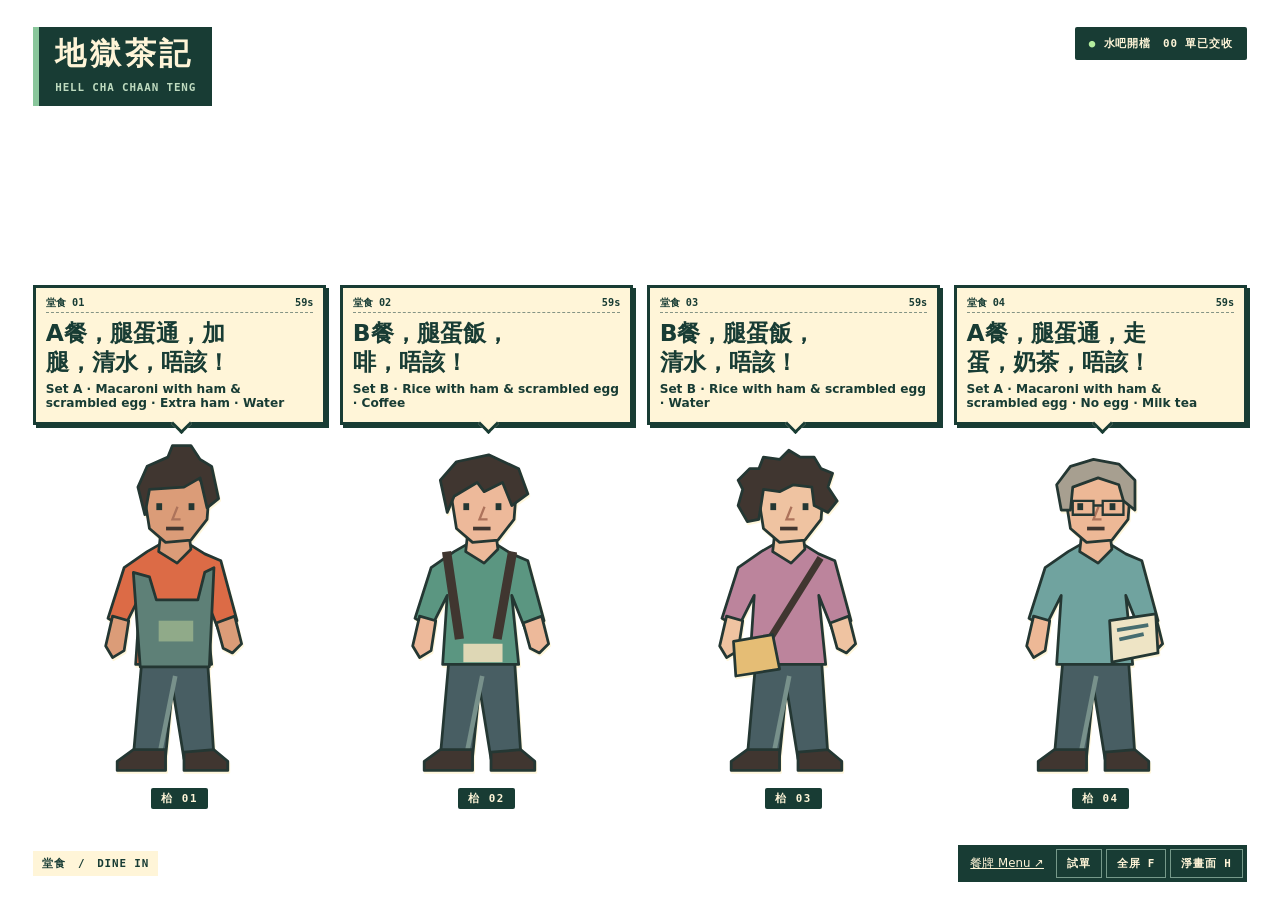
==== index.html @ 9841188f "Update four-table projection, bilingual orders and downloadable kitchen textures" ====
<!doctype html>
<html lang="zh-HK">
<meta charset="utf-8"><meta name="viewport" content="width=device-width, initial-scale=1">
<title>地獄茶記 · Hell Cha Chaan Teng</title>
<style>
:root{--ink:#183c34;--cream:#fff5d8;--jade:#89c69b;--red:#bb4735;font-family:"Microsoft JhengHei","PingFang HK",system-ui,sans-serif;color:var(--ink);background:transparent}
*{box-sizing:border-box}body{margin:0;background:transparent}main{height:100svh;min-height:300px;display:flex;flex-direction:column;padding:3vh 2.6vw 2vh}header,footer{display:flex;align-items:center;justify-content:space-between;gap:1vw}header{align-items:flex-start}.brand,.status,.tools,.lane-no{background:var(--ink);color:var(--cream)}.brand{padding:.7em 1em;border-left:6px solid var(--jade)}h1{font-size:clamp(17px,2.4vw,48px);line-height:1;margin:0 0 .22em;letter-spacing:.12em}.latin,small,.status,button,.lane-no{font:600 clamp(9px,.85vw,17px)/1.4 ui-monospace,monospace;letter-spacing:.08em}.latin{color:#bedabf}.status{padding:9px 14px;border-radius:2px}.dot{color:#b4ed9e}
.stage{flex:1;display:grid;grid-template-columns:repeat(4,minmax(0,1fr));gap:1.1vw;align-items:end;padding:3vh 0 4vh;min-height:0}.lane{text-align:center;min-width:0;position:relative}.actor{display:flex;flex-direction:column;align-items:center;transform-origin:center bottom;animation:enter .48s ease-out}.bubble{background:var(--cream);border:3px solid var(--ink);color:var(--ink);text-align:left;position:relative;width:100%;padding:.65vw .75vw .85vw;box-shadow:3px 3px 0 var(--ink);margin-bottom:1.8vh}.bubble:after{content:"";position:absolute;left:48%;bottom:-9px;width:12px;height:12px;background:inherit;border-right:3px solid var(--ink);border-bottom:3px solid var(--ink);transform:rotate(45deg)}.ticket{display:flex;justify-content:space-between;border-bottom:1px dashed #859485;margin-bottom:.5em;padding-bottom:.3em;font:700 clamp(8px,.8vw,16px)/1.2 monospace}.words{font-size:clamp(13px,1.83vw,38px);font-weight:850;line-height:1.24;min-height:2.55em;display:flex;align-items:center;text-wrap:balance}.portrait{width:100%;height:min(43vh,27vw);overflow:visible;filter:drop-shadow(1px 2px 0 #fff7dc)}.lane-no{display:inline-block;padding:3px 10px;letter-spacing:.14em;border-radius:2px}.tools{display:flex;align-items:center;padding:4px;gap:4px}button{cursor:pointer;color:var(--cream);background:var(--ink);border:1px solid #76998a;padding:6px 10px}button:hover,button:focus-visible{background:#39705d}footer>small{background:var(--cream);padding:5px 9px}.satisfied .bubble{background:#c5edb1}.angry .bubble{background:#ffbc9e}.leaving{animation:exit .8s ease-in forwards}.angry .portrait{animation:shake .16s alternate 5}.satisfied .portrait{animation:bounce .35s alternate 2}.clean header,.clean footer{visibility:hidden}.panel{position:fixed;z-index:2;bottom:8vh;right:3vw;padding:1em;background:var(--cream);border:3px solid var(--ink);box-shadow:4px 4px 0 var(--ink)}.panel>*{margin:4px}select{font-size:16px}.panel p{font-size:14px}.empty{visibility:hidden}
@keyframes enter{from{opacity:0;transform:translateY(14%)}}@keyframes exit{to{opacity:0;transform:translateX(45%)}}@keyframes shake{to{transform:rotate(4deg)}}@keyframes bounce{to{transform:translateY(-8px)}}@media(prefers-reduced-motion:reduce){*{animation-duration:.01ms!important}}
.menu-link{color:var(--cream);font-size:clamp(11px,.92vw,18px);padding:4px 8px}.translation{font:600 clamp(10px,.95vw,20px)/1.2 system-ui;margin-top:.35em}.translation:empty{display:none}
</style>
<main><header><div class="brand"><h1>地獄茶記</h1><span class="latin">HELL CHA CHAAN TENG</span></div><div class="status"><b class="dot">●</b> 水吧開檔　<span id="count">00</span> 單已交收</div></header>
<section class="stage" aria-label="四個顧客站位"></section>
<footer><small>堂食　/　DINE IN</small><div class="tools"><a class="menu-link" href="menu.html" target="_blank" rel="noopener">餐牌 Menu ↗</a><button id="test">試單</button><button id="screen">全屏 F</button><button id="hide">淨畫面 H</button></div></footer></main>
<aside class="panel" hidden><strong>裝置試單</strong><select id="target" aria-label="選擇站位"></select><button id="yes">符合 ✓</button><button id="no">不符 ×</button><button id="close">關閉</button><p>H 切換投影工具　·　F 全屏</p><output id="message"></output></aside>
<script src="menu-data.js"></script>
<script>
'use strict';
const menu = TeaMenu.orders;
// Original cut-paper portraits: polygon silhouettes, two-tone inks and personal accessories.
const cast=[
 ['阿姐','market','#dc6b46','#813c39','#db9c78','bun'],
 ['後生仔','student','#5b9681','#325d62','#edb99a','fringe'],
 ['陳伯','reader','#b5a576','#746b53','#ce946f','grey'],
 ['寫字樓職員','office','#c5d6ca','#628686','#e3ad89','bob'],
 ['送貨師傅','courier','#5c8eb0','#365776','#c88962','cap'],
 ['街坊','shopper','#bc849c','#78556a','#efc3a1','curls'],
 ['女學生','student','#d6a95d','#9a784b','#dfa67c','bob'],
 ['街坊叔叔','reader','#70a39f','#476d70','#edb896','grey']];
function portrait(person,mood=''){
 const [label,role,shirt,shade,skin,hair]=person, ink='#243733',dark='#403630';
 const poly=(points,fill,stroke=ink)=>'<polygon points="'+points+'" fill="'+fill+'" stroke="'+stroke+'" stroke-width="1.2" stroke-linejoin="round"/>';
 const line=(d,c=ink,w=1.6)=>'<path d="'+d+'" fill="none" stroke="'+c+'" stroke-width="'+w+'" stroke-linecap="square"/>';
 const box=(x,y,w,h,c)=>'<rect x="'+x+'" y="'+y+'" width="'+w+'" height="'+h+'" fill="'+c+'"/>';
 const haircuts={bun:'30,32 27,20 31,11 40,7 42,2 50,2 54,8 59,11 62,25 57,29 54,16 47,20 32,21',fringe:'28,31 25,17 32,9 46,6 59,12 63,23 56,28 52,18 44,22 41,18 31,24',grey:'28,30 26,19 32,11 42,8 53,10 60,17 60,30 55,26 53,19 44,16 33,20 32,30',bob:'25,46 24,19 30,10 43,6 55,10 61,20 63,46 55,43 53,22 45,17 36,22 31,27 34,44',cap:'24,22 27,12 34,7 49,7 58,15 69,18 68,22 54,22 53,18 32,23 30,32',curls:'25,35 21,28 23,21 21,17 26,12 30,12 32,7 39,8 43,4 48,7 54,7 57,12 62,14 60,20 64,26 60,31 54,28 53,20 45,19 39,22 32,21 30,34'};
 const acc={office:poly('36,50 43,54 40,61 38,58',shade)+poly('43,54 48,50 47,60',shade)+line('M42 60v34',shade),reader:line('M33 26h9v6h-9z M46 26h9v6h-9z M42 28h4',ink,1)+poly('49,78 69,75 70,92 50,96','#eee4c5')+line('M53 82l12 -2 M54 86l9 -2',shade),student:line('M28 50l5 34 M56 50l-6 34',dark,4)+box(35,88,17,8,'#ded7b5'),market:poly('25,57 32,59 35,69 53,69 56,57 60,55 58,98 28,98','#5e8077')+box(36,78,15,9,'#90aa89'),courier:box(24,63,36,4,'#deb957')+box(45,72,11,7,shade),shopper:line('M56 52l-25 40',dark,3)+poly('19,87 36,84 39,99 20,102','#e5bd75')};
 return '<svg class="portrait" viewBox="12 0 66 150" role="img" aria-label="'+label+'">'+
 poly('29,92 57,92 60,137 47,138 42,107 39,137 25,137',role==='office'?'#3b5256':'#485e63')+line('M43 103l-6 30','#78918b',2)+poly('25,134 39,134 39,143 18,143 18,139',dark)+poly('47,135 60,134 66,139 66,143 47,143',dark)+
 poly('31,48 38,44 48,44 56,49 63,52 70,78 62,82 56,67 59,97 26,97 28,67 21,81 14,77 21,55',shirt)+poly('16,76 23,78 21,91 16,94 13,89',skin)+poly('61,79 69,76 72,88 68,92 64,90',skin)+poly('37,39 49,39 50,47 44,53 36,48',skin)+poly('29,19 35,13 50,13 58,21 57,34 50,43 39,44 32,38',skin)+poly(haircuts[hair],hair==='grey'?'#a79f90':hair==='cap'?shade:dark)+box(35,27,2.5,3,ink)+box(49,27,2.5,3,ink)+line('M44 29l-2 5h3','#ad735b',1)+line(mood==='angry'?'M38 39l5 -2 4 2 M34 24l5 2 M48 26l5 -2':mood==='satisfied'?'M38 36q5 8 11 -1':'M40 38h6',dark)+acc[role]+'</svg>';
}
const slots=[],now=()=>Date.now(),pick=a=>a[Math.floor(Math.random()*a.length)];
let serial=0,served=0,voice=null;
const stage=document.querySelector('.stage'), panel=document.querySelector('.panel');
const instance=(globalThis.crypto?.randomUUID?.()||Date.now().toString(36));
function snapshot(s){return {slot:s.i+1,orderId:s.id,text:s.order.text,english:s.order.english,setCode:s.order.setCode,modifier:s.order.modifier,drink:s.order.drink,eggStyle:s.order.eggStyle,ingredients:{...s.order.ingredients},requirements:[...s.order.requirements],customer:s.person[0],dueAt:s.deadline,state:s.state}}
function emit(name,data){window.dispatchEvent(new CustomEvent('cct:'+name,{detail:data}))}
function render(s,reply=''){
 const who=s.node.querySelector('.actor');who.className='actor '+(s.state==='waiting'?'':s.state);
 who.innerHTML='<div class="bubble"><div class="ticket"><span>堂食 '+String(s.i+1).padStart(2,'0')+'</span><span class="clock"></span></div><div class="words"></div><div class="translation" lang="en"></div></div>'+portrait(s.person,s.state);
 who.querySelector('.words').textContent=reply||s.order.text;
 who.querySelector('.translation').textContent=reply?'':s.order.english;
 who.querySelector('.clock').textContent=reply?'✓':Math.ceil((s.deadline-now())/1000)+'s';
 if(s.state==='angry')who.querySelector('.clock').textContent='×';
}
function spawn(s){
 const others=slots.filter(o=>o!==s&&o.state!=='empty');
 s.person=pick(cast.filter(p=>p!==s.person&&!others.some(o=>o.person===p)));
 s.order=pick(menu.filter(o=>o!==s.order&&!others.some(q=>q.order===o)));
 s.id=instance+'-'+(++serial);s.state='waiting';s.deadline=now()+60000;s.node.querySelector('.actor').classList.remove('empty');
 render(s);const data=snapshot(s);emit('order',data);
 if(voice)Promise.resolve().then(()=>voice(data)).catch(e=>console.warn('Voice adapter',e));
}
function resolveOrder(id,matched){
 const s=slots.find(s=>s.id===id);
 if(!s||s.state!=='waiting'||typeof matched!=='boolean')return false;
 s.state=matched?'satisfied':'angry';s.deadline=now()+1900;
 render(s,matched?pick(['啱晒，多謝！','正呀，唔該！']):pick(['落錯單喇！','唔係我要嗰份！']));
 document.querySelector('#count').textContent=String(++served).padStart(2,'0');emit('result',{...snapshot(s),matched});return true;
}
function tick(){for(const s of slots){
 if(now()<s.deadline){if(s.state==='waiting')s.node.querySelector('.clock').textContent=Math.ceil((s.deadline-now())/1000)+'s';continue}
 if(s.state==='waiting')resolveOrder(s.id,true);
 else if(['satisfied','angry'].includes(s.state)){s.state='leaving';s.deadline=now()+800;s.node.querySelector('.actor').classList.add('leaving')}
 else if(s.state==='leaving'){s.state='empty';s.deadline=now()+1500+Math.random()*5500;s.node.querySelector('.actor').className='actor empty'}
 else spawn(s);
}}
window.ChaChaanTeng={orders:()=>slots.filter(s=>s.state==='waiting').map(snapshot),resolveOrder,setVoiceAdapter(fn){if(fn!==null&&typeof fn!=='function')throw TypeError('Expected function or null');voice=fn}};
window.addEventListener('cct:judge',({detail})=>resolveOrder(detail?.orderId,detail?.matched));
for(let i=0;i<4;i++){const node=document.createElement('article');node.className='lane';node.innerHTML='<div class="actor"></div><span class="lane-no">枱 '+String(i+1).padStart(2,'0')+'</span>';stage.append(node);const s={i,node,state:'empty'};slots.push(s);spawn(s);document.getElementById('target').add(new Option('枱 '+(i+1),i))}
setInterval(tick,200);
const $=id=>document.getElementById(id);
function full(){const action=document.fullscreenElement?document.exitFullscreen():document.documentElement.requestFullscreen();action.catch(()=>{$('screen').textContent='請按 F11'})}
function clean(){document.body.classList.toggle('clean');panel.hidden=true}
$('screen').onclick=full;$('hide').onclick=clean;$('test').onclick=()=>{panel.hidden=!panel.hidden};$('close').onclick=()=>panel.hidden=true;
for(const [btn,value] of [['yes',true],['no',false]])$(btn).onclick=()=>{$('message').textContent=resolveOrder(slots[$('target').value].id,value)?'已交收':'這位客人正在離場'};
window.addEventListener('keydown',e=>{if(e.repeat||e.ctrlKey||e.metaKey||e.altKey)return;
 if(e.key.toLowerCase()==='f')full();if(e.key.toLowerCase()==='h')clean();if(e.key==='Escape')panel.hidden=true});
if(new URLSearchParams(location.search).has('projection'))clean();
</script></html>
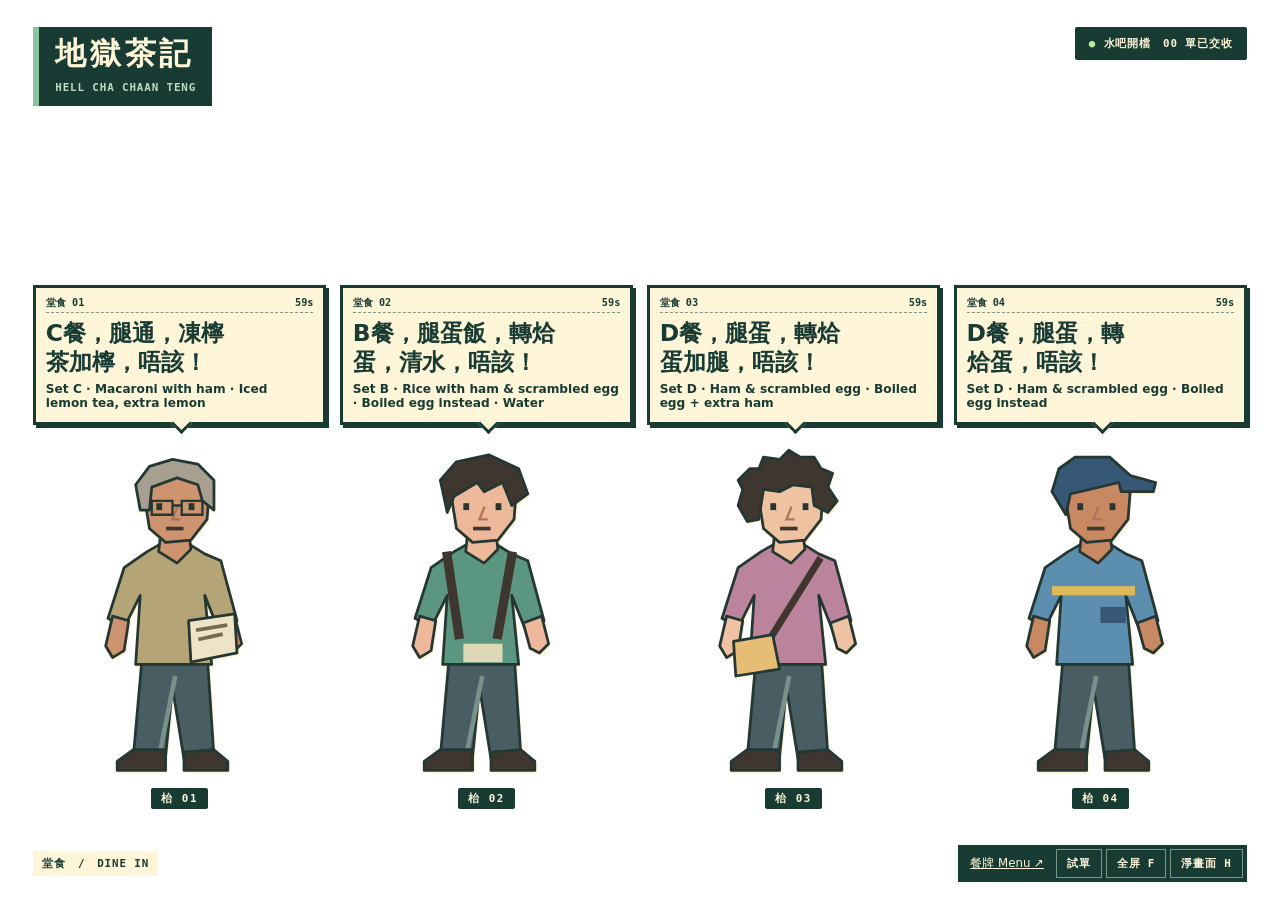
==== commit 0741c316: "Add hot and iced drink preparations, responsive meal art and full combination gallery" ====
--- a/index.html
+++ b/index.html
@@ -42,7 +42,7 @@
 let serial=0,served=0,voice=null;
 const stage=document.querySelector('.stage'), panel=document.querySelector('.panel');
 const instance=(globalThis.crypto?.randomUUID?.()||Date.now().toString(36));
-function snapshot(s){return {slot:s.i+1,orderId:s.id,text:s.order.text,english:s.order.english,setCode:s.order.setCode,modifier:s.order.modifier,drink:s.order.drink,eggStyle:s.order.eggStyle,ingredients:{...s.order.ingredients},requirements:[...s.order.requirements],customer:s.person[0],dueAt:s.deadline,state:s.state}}
+function snapshot(s){return {slot:s.i+1,orderId:s.id,text:s.order.text,english:s.order.english,setCode:s.order.setCode,modifier:s.order.modifier,drink:s.order.drink,temperature:s.order.temperature,drinkPrep:s.order.drinkPrep,combination:s.order.key,eggStyle:s.order.eggStyle,ingredients:{...s.order.ingredients},requirements:[...s.order.requirements],customer:s.person[0],dueAt:s.deadline,state:s.state}}
 function emit(name,data){window.dispatchEvent(new CustomEvent('cct:'+name,{detail:data}))}
 function render(s,reply=''){
  const who=s.node.querySelector('.actor');who.className='actor '+(s.state==='waiting'?'':s.state);
@@ -55,7 +55,9 @@
 function spawn(s){
  const others=slots.filter(o=>o!==s&&o.state!=='empty');
  s.person=pick(cast.filter(p=>p!==s.person&&!others.some(o=>o.person===p)));
- s.order=pick(menu.filter(o=>o!==s.order&&!others.some(q=>q.order===o)));
+ const available=menu.filter(o=>o!==s.order&&!others.some(q=>q.order===o));
+ const set=pick(TeaMenu.sets.filter(set=>available.some(o=>o.setCode===set.code)));
+ s.order=pick(available.filter(o=>o.setCode===set.code));
  s.id=instance+'-'+(++serial);s.state='waiting';s.deadline=now()+60000;s.node.querySelector('.actor').classList.remove('empty');
  render(s);const data=snapshot(s);emit('order',data);
  if(voice)Promise.resolve().then(()=>voice(data)).catch(e=>console.warn('Voice adapter',e));
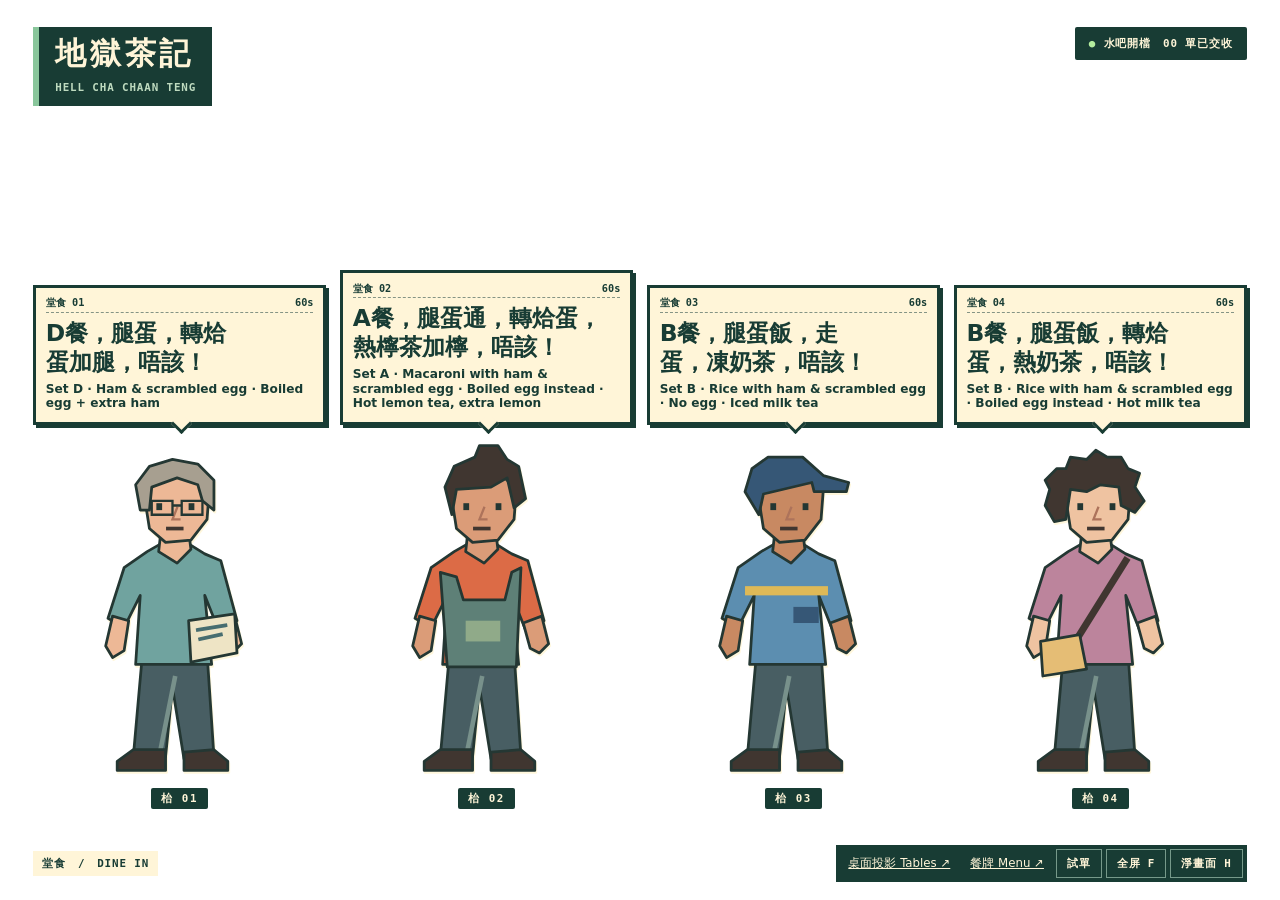
==== commit e35f5ed1: "Synchronize tabletop projection with four customer orders and animate eating and clearing" ====
--- a/index.html
+++ b/index.html
@@ -11,9 +11,10 @@
 </style>
 <main><header><div class="brand"><h1>地獄茶記</h1><span class="latin">HELL CHA CHAAN TENG</span></div><div class="status"><b class="dot">●</b> 水吧開檔　<span id="count">00</span> 單已交收</div></header>
 <section class="stage" aria-label="四個顧客站位"></section>
-<footer><small>堂食　/　DINE IN</small><div class="tools"><a class="menu-link" href="menu.html" target="_blank" rel="noopener">餐牌 Menu ↗</a><button id="test">試單</button><button id="screen">全屏 F</button><button id="hide">淨畫面 H</button></div></footer></main>
+<footer><small>堂食　/　DINE IN</small><div class="tools"><a class="menu-link" href="tables.html" target="_blank" rel="noopener">桌面投影 Tables ↗</a><a class="menu-link" href="menu.html" target="_blank" rel="noopener">餐牌 Menu ↗</a><button id="test">試單</button><button id="screen">全屏 F</button><button id="hide">淨畫面 H</button></div></footer></main>
 <aside class="panel" hidden><strong>裝置試單</strong><select id="target" aria-label="選擇站位"></select><button id="yes">符合 ✓</button><button id="no">不符 ×</button><button id="close">關閉</button><p>H 切換投影工具　·　F 全屏</p><output id="message"></output></aside>
 <script src="menu-data.js"></script>
+<script src="table-sync.js"></script>
 <script>
 'use strict';
 const menu = TeaMenu.orders;
@@ -42,6 +43,17 @@
 let serial=0,served=0,voice=null;
 const stage=document.querySelector('.stage'), panel=document.querySelector('.panel');
 const instance=(globalThis.crypto?.randomUUID?.()||Date.now().toString(36));
+let autoServe=true;
+const hostSince=performance.timeOrigin;
+const tableChannel=TableSync.connect(message=>{
+ if(message?.type==='request'){tick();publishTables()}
+ if(message?.type==='judge' && message.host===instance)resolveOrder(message.orderId,message.matched);
+});
+function publishTables(){
+ tableChannel?.postMessage({type:'tables',host:instance,hostSince,autoServe,tables:slots.map(s=>({
+   slot:s.i+1,orderId:s.id,combination:s.order.key,state:s.state,dueAt:s.deadline,servedAt:s.servedAt
+ }))});
+}
 function snapshot(s){return {slot:s.i+1,orderId:s.id,text:s.order.text,english:s.order.english,setCode:s.order.setCode,modifier:s.order.modifier,drink:s.order.drink,temperature:s.order.temperature,drinkPrep:s.order.drinkPrep,combination:s.order.key,eggStyle:s.order.eggStyle,ingredients:{...s.order.ingredients},requirements:[...s.order.requirements],customer:s.person[0],dueAt:s.deadline,state:s.state}}
 function emit(name,data){window.dispatchEvent(new CustomEvent('cct:'+name,{detail:data}))}
 function render(s,reply=''){
@@ -59,25 +71,31 @@
  const set=pick(TeaMenu.sets.filter(set=>available.some(o=>o.setCode===set.code)));
  s.order=pick(available.filter(o=>o.setCode===set.code));
  s.id=instance+'-'+(++serial);s.state='waiting';s.deadline=now()+60000;s.node.querySelector('.actor').classList.remove('empty');
- render(s);const data=snapshot(s);emit('order',data);
+ s.servedAt=null;
+ render(s);const data=snapshot(s);emit('order',data);publishTables();
  if(voice)Promise.resolve().then(()=>voice(data)).catch(e=>console.warn('Voice adapter',e));
 }
 function resolveOrder(id,matched){
  const s=slots.find(s=>s.id===id);
  if(!s||s.state!=='waiting'||typeof matched!=='boolean')return false;
- s.state=matched?'satisfied':'angry';s.deadline=now()+1900;
+ s.state=matched?'satisfied':'angry';s.servedAt=matched?now():null;
+ s.deadline=matched?s.servedAt+TableSync.duration:now()+1900;
  render(s,matched?pick(['啱晒，多謝！','正呀，唔該！']):pick(['落錯單喇！','唔係我要嗰份！']));
- document.querySelector('#count').textContent=String(++served).padStart(2,'0');emit('result',{...snapshot(s),matched});return true;
+ document.querySelector('#count').textContent=String(++served).padStart(2,'0');emit('result',{...snapshot(s),matched});publishTables();return true;
 }
 function tick(){for(const s of slots){
  if(now()<s.deadline){if(s.state==='waiting')s.node.querySelector('.clock').textContent=Math.ceil((s.deadline-now())/1000)+'s';continue}
- if(s.state==='waiting')resolveOrder(s.id,true);
+ if(s.state==='waiting'){if(autoServe)resolveOrder(s.id,true);else s.node.querySelector('.clock').textContent='待判定'}
  else if(['satisfied','angry'].includes(s.state)){s.state='leaving';s.deadline=now()+800;s.node.querySelector('.actor').classList.add('leaving')}
  else if(s.state==='leaving'){s.state='empty';s.deadline=now()+1500+Math.random()*5500;s.node.querySelector('.actor').className='actor empty'}
  else spawn(s);
 }}
 window.ChaChaanTeng={orders:()=>slots.filter(s=>s.state==='waiting').map(snapshot),resolveOrder,setVoiceAdapter(fn){if(fn!==null&&typeof fn!=='function')throw TypeError('Expected function or null');voice=fn}};
 window.addEventListener('cct:judge',({detail})=>resolveOrder(detail?.orderId,detail?.matched));
+window.ChaChaanTeng.setAutoServe=enabled=>{
+ if(typeof enabled!=='boolean')throw TypeError('Expected boolean');
+ autoServe=enabled;publishTables();
+};
 for(let i=0;i<4;i++){const node=document.createElement('article');node.className='lane';node.innerHTML='<div class="actor"></div><span class="lane-no">枱 '+String(i+1).padStart(2,'0')+'</span>';stage.append(node);const s={i,node,state:'empty'};slots.push(s);spawn(s);document.getElementById('target').add(new Option('枱 '+(i+1),i))}
 setInterval(tick,200);
 const $=id=>document.getElementById(id);
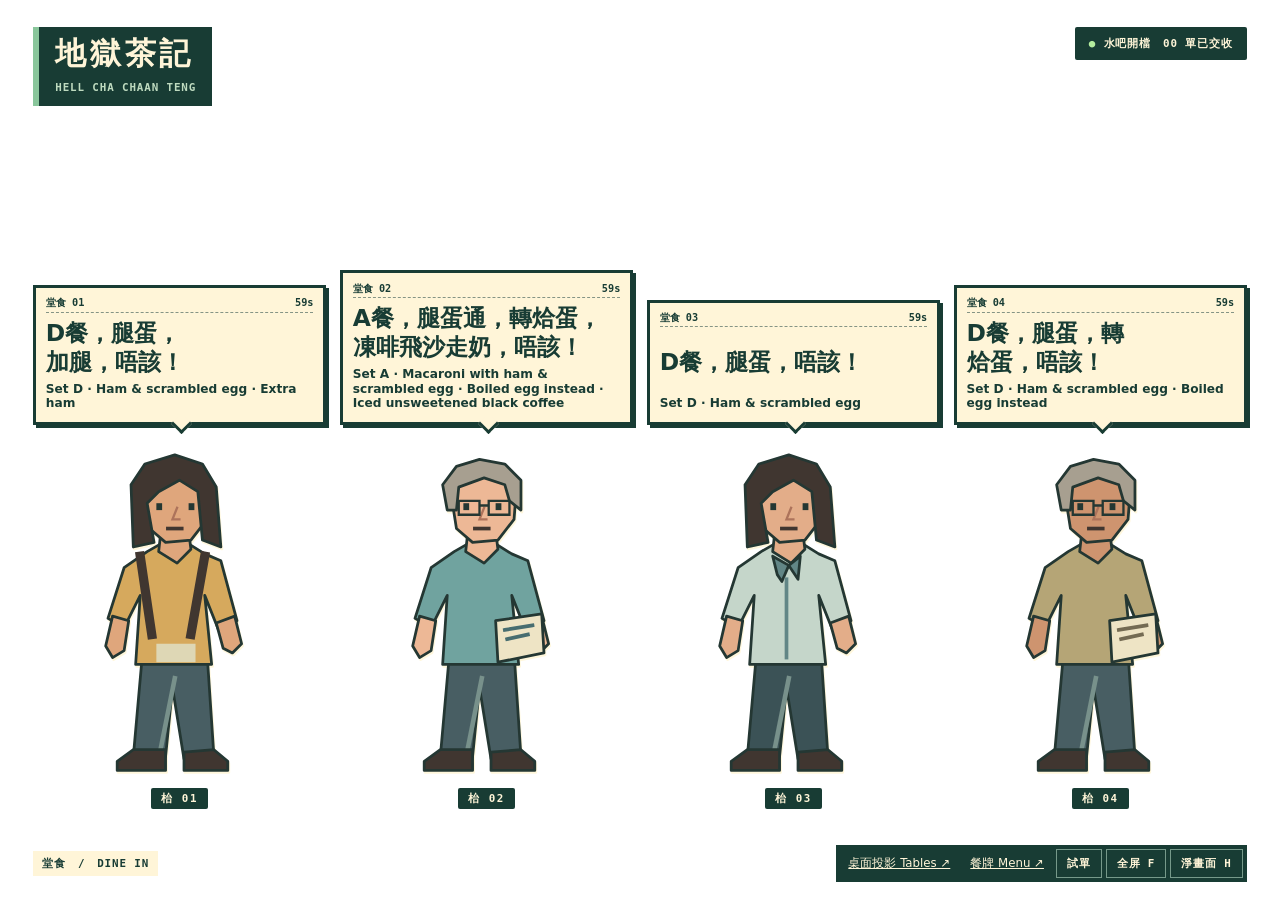
==== commit e1ee3e43: "Project a shared U-shaped kitchen with recipe-aware cooking, serving and vessel sensor inputs" ====
--- a/index.html
+++ b/index.html
@@ -15,6 +15,7 @@
 <aside class="panel" hidden><strong>裝置試單</strong><select id="target" aria-label="選擇站位"></select><button id="yes">符合 ✓</button><button id="no">不符 ×</button><button id="close">關閉</button><p>H 切換投影工具　·　F 全屏</p><output id="message"></output></aside>
 <script src="menu-data.js"></script>
 <script src="table-sync.js"></script>
+<script src="kitchen.js"></script>
 <script>
 'use strict';
 const menu = TeaMenu.orders;
@@ -44,13 +45,16 @@
 const stage=document.querySelector('.stage'), panel=document.querySelector('.panel');
 const instance=(globalThis.crypto?.randomUUID?.()||Date.now().toString(36));
 let autoServe=true;
+const kitchen=createKitchen(now);
 const hostSince=performance.timeOrigin;
 const tableChannel=TableSync.connect(message=>{
  if(message?.type==='request'){tick();publishTables()}
  if(message?.type==='judge' && message.host===instance)resolveOrder(message.orderId,message.matched);
+ if(message?.host===instance && message.type==='vessel')window.ChaChaanKitchen.setVesselPresent(message.stationId,message.present);
+ if(message?.host===instance && message.type==='kitchen-mode')window.ChaChaanKitchen.setMode(message.mode);
 });
 function publishTables(){
- tableChannel?.postMessage({type:'tables',host:instance,hostSince,autoServe,tables:slots.map(s=>({
+ tableChannel?.postMessage({type:'tables',host:instance,hostSince,autoServe,kitchen:kitchen.snapshot(),tables:slots.map(s=>({
    slot:s.i+1,orderId:s.id,combination:s.order.key,state:s.state,dueAt:s.deadline,servedAt:s.servedAt
  }))});
 }
@@ -72,37 +76,57 @@
  s.order=pick(available.filter(o=>o.setCode===set.code));
  s.id=instance+'-'+(++serial);s.state='waiting';s.deadline=now()+60000;s.node.querySelector('.actor').classList.remove('empty');
  s.servedAt=null;
+ s.approved=false;kitchen.add(s.id,s.i+1,s.order);
  render(s);const data=snapshot(s);emit('order',data);publishTables();
  if(voice)Promise.resolve().then(()=>voice(data)).catch(e=>console.warn('Voice adapter',e));
 }
 function resolveOrder(id,matched){
  const s=slots.find(s=>s.id===id);
- if(!s||s.state!=='waiting'||typeof matched!=='boolean')return false;
- s.state=matched?'satisfied':'angry';s.servedAt=matched?now():null;
+ if(!s||s.state!=='waiting'||typeof matched!=='boolean'||(s.approved&&!matched))return false;
+ kitchen.advance();
+ if(matched&&!kitchen.ready(id)){
+   if(s.approved)return false;
+   s.approved=true;return true;
+ }
+ kitchen.remove(id);
+ s.state=matched?'satisfied':'angry';s.servedAt=matched?now()+TableSync.transfer:null;
  s.deadline=matched?s.servedAt+TableSync.duration:now()+1900;
  render(s,matched?pick(['啱晒，多謝！','正呀，唔該！']):pick(['落錯單喇！','唔係我要嗰份！']));
  document.querySelector('#count').textContent=String(++served).padStart(2,'0');emit('result',{...snapshot(s),matched});publishTables();return true;
 }
-function tick(){for(const s of slots){
+function tick(){kitchen.advance();for(const s of slots){
+ if(s.state==='waiting'&&s.approved&&kitchen.ready(s.id)){resolveOrder(s.id,true);continue}
  if(now()<s.deadline){if(s.state==='waiting')s.node.querySelector('.clock').textContent=Math.ceil((s.deadline-now())/1000)+'s';continue}
- if(s.state==='waiting'){if(autoServe)resolveOrder(s.id,true);else s.node.querySelector('.clock').textContent='待判定'}
+ if(s.state==='waiting'){
+   if(autoServe&&kitchen.ready(s.id))resolveOrder(s.id,true);
+   else s.node.querySelector('.clock').textContent=kitchen.ready(s.id)?'待判定':'烹調中';
+ }
  else if(['satisfied','angry'].includes(s.state)){s.state='leaving';s.deadline=now()+800;s.node.querySelector('.actor').classList.add('leaving')}
  else if(s.state==='leaving'){s.state='empty';s.deadline=now()+1500+Math.random()*5500;s.node.querySelector('.actor').className='actor empty'}
  else spawn(s);
 }}
 window.ChaChaanTeng={orders:()=>slots.filter(s=>s.state==='waiting').map(snapshot),resolveOrder,setVoiceAdapter(fn){if(fn!==null&&typeof fn!=='function')throw TypeError('Expected function or null');voice=fn}};
 window.addEventListener('cct:judge',({detail})=>resolveOrder(detail?.orderId,detail?.matched));
+window.ChaChaanKitchen={
+ setMode(value){const ok=kitchen.setMode(value);if(ok)publishTables();return ok},
+ setVesselPresent(stationId,present){const ok=kitchen.setVesselPresent(stationId,present);if(ok)publishTables();return ok},
+ state(){kitchen.advance();return kitchen.snapshot()}
+};
+window.addEventListener('cct:vessel',({detail})=>window.ChaChaanKitchen.setVesselPresent(detail?.stationId,detail?.present));
 window.ChaChaanTeng.setAutoServe=enabled=>{
  if(typeof enabled!=='boolean')throw TypeError('Expected boolean');
  autoServe=enabled;publishTables();
 };
 for(let i=0;i<4;i++){const node=document.createElement('article');node.className='lane';node.innerHTML='<div class="actor"></div><span class="lane-no">枱 '+String(i+1).padStart(2,'0')+'</span>';stage.append(node);const s={i,node,state:'empty'};slots.push(s);spawn(s);document.getElementById('target').add(new Option('枱 '+(i+1),i))}
-setInterval(tick,200);
+setInterval(()=>{tick();publishTables()},250);
 const $=id=>document.getElementById(id);
 function full(){const action=document.fullscreenElement?document.exitFullscreen():document.documentElement.requestFullscreen();action.catch(()=>{$('screen').textContent='請按 F11'})}
 function clean(){document.body.classList.toggle('clean');panel.hidden=true}
 $('screen').onclick=full;$('hide').onclick=clean;$('test').onclick=()=>{panel.hidden=!panel.hidden};$('close').onclick=()=>panel.hidden=true;
-for(const [btn,value] of [['yes',true],['no',false]])$(btn).onclick=()=>{$('message').textContent=resolveOrder(slots[$('target').value].id,value)?'已交收':'這位客人正在離場'};
+for(const [btn,value] of [['yes',true],['no',false]])$(btn).onclick=()=>{
+ const slot=slots[$('target').value],accepted=resolveOrder(slot.id,value);
+ $('message').textContent=slot.approved&&slot.state==='waiting'?'已確認，等候煮好':accepted?'已交收':'此單已處理';
+};
 window.addEventListener('keydown',e=>{if(e.repeat||e.ctrlKey||e.metaKey||e.altKey)return;
  if(e.key.toLowerCase()==='f')full();if(e.key.toLowerCase()==='h')clean();if(e.key==='Escape')panel.hidden=true});
 if(new URLSearchParams(location.search).has('projection'))clean();
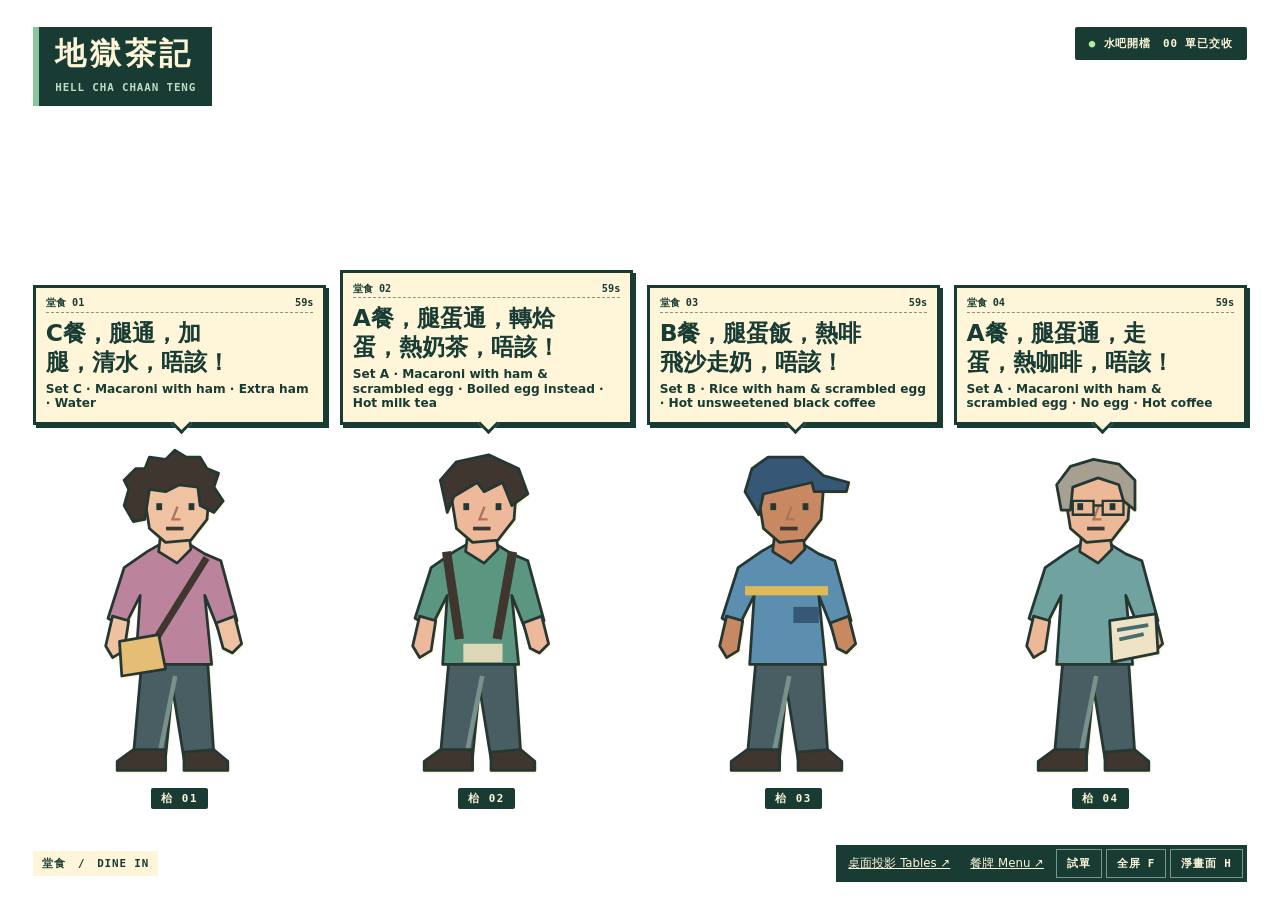
==== commit 3a8a0081: "Offer hot drinks only and split three projector views with LAN synchronization" ====
--- a/index.html
+++ b/index.html
@@ -54,7 +54,7 @@
  if(message?.host===instance && message.type==='kitchen-mode')window.ChaChaanKitchen.setMode(message.mode);
 });
 function publishTables(){
- tableChannel?.postMessage({type:'tables',host:instance,hostSince,autoServe,kitchen:kitchen.snapshot(),tables:slots.map(s=>({
+ tableChannel?.postMessage({type:'tables',host:instance,hostSince,sentAt:now(),autoServe,kitchen:kitchen.snapshot(),tables:slots.map(s=>({
    slot:s.i+1,orderId:s.id,combination:s.order.key,state:s.state,dueAt:s.deadline,servedAt:s.servedAt
  }))});
 }
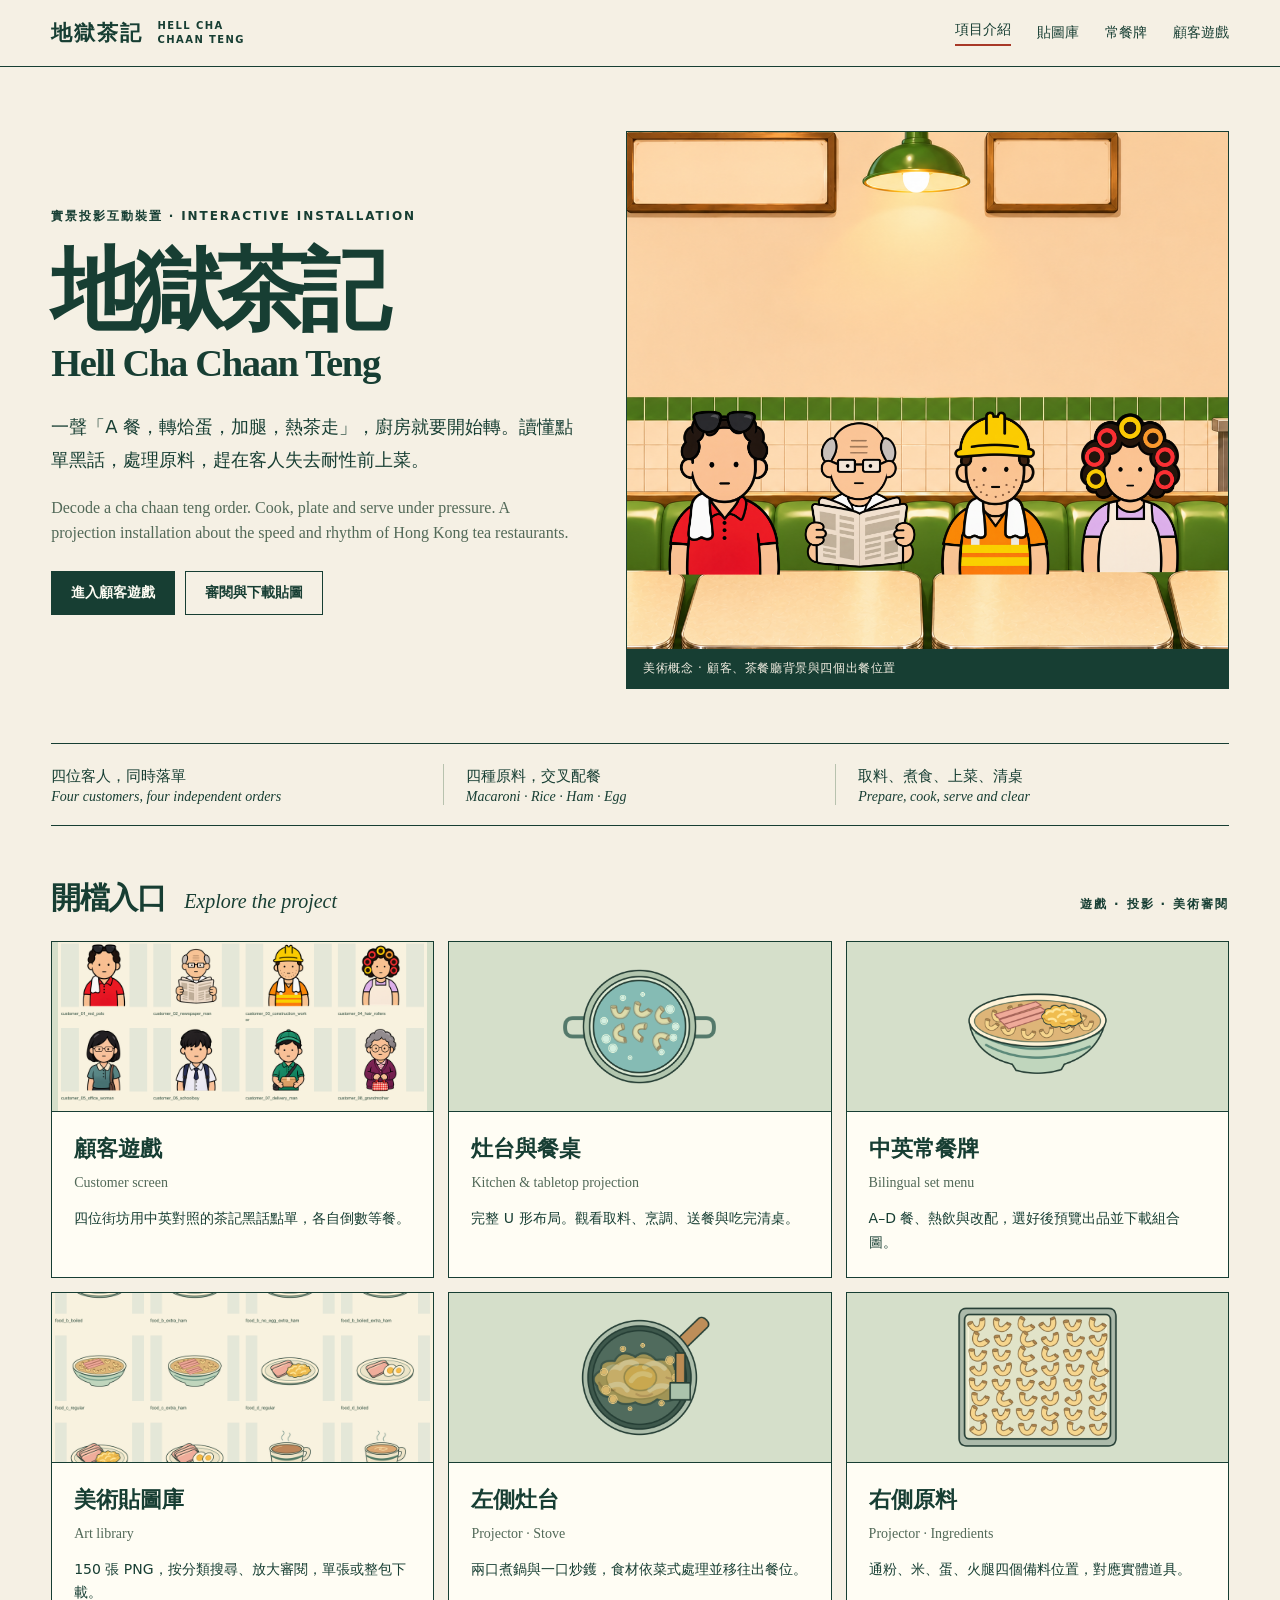
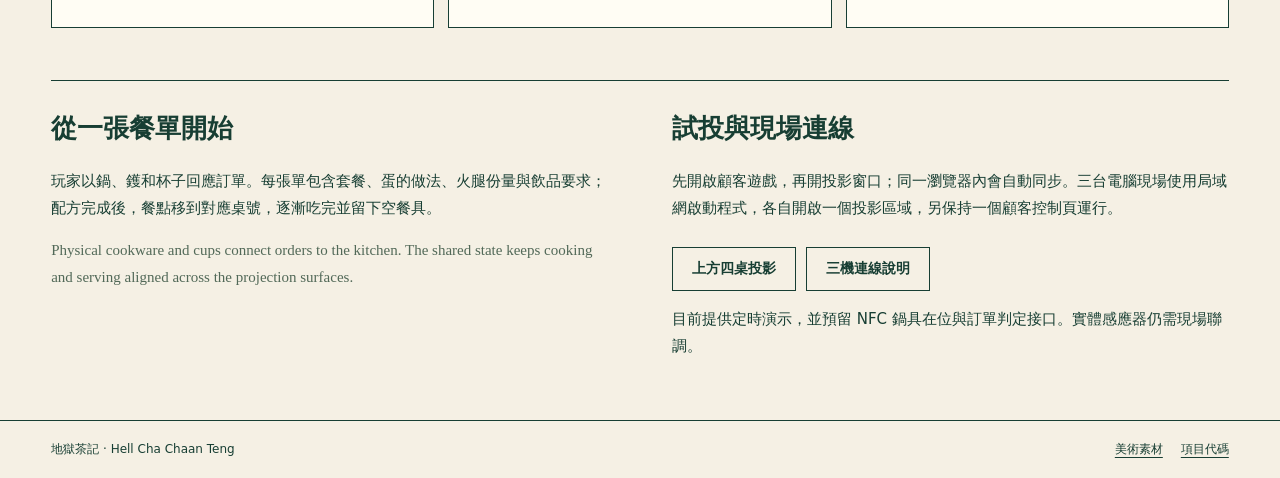
==== commit 3c5b56ea: "Add project homepage and downloadable art review library" ====
--- a/index.html
+++ b/index.html
@@ -1,133 +1,20 @@
-<!doctype html>
-<html lang="zh-HK">
-<meta charset="utf-8"><meta name="viewport" content="width=device-width, initial-scale=1">
-<title>地獄茶記 · Hell Cha Chaan Teng</title>
-<style>
-:root{--ink:#183c34;--cream:#fff5d8;--jade:#89c69b;--red:#bb4735;font-family:"Microsoft JhengHei","PingFang HK",system-ui,sans-serif;color:var(--ink);background:transparent}
-*{box-sizing:border-box}body{margin:0;background:transparent}main{height:100svh;min-height:300px;display:flex;flex-direction:column;padding:3vh 2.6vw 2vh}header,footer{display:flex;align-items:center;justify-content:space-between;gap:1vw}header{align-items:flex-start}.brand,.status,.tools,.lane-no{background:var(--ink);color:var(--cream)}.brand{padding:.7em 1em;border-left:6px solid var(--jade)}h1{font-size:clamp(17px,2.4vw,48px);line-height:1;margin:0 0 .22em;letter-spacing:.12em}.latin,small,.status,button,.lane-no{font:600 clamp(9px,.85vw,17px)/1.4 ui-monospace,monospace;letter-spacing:.08em}.latin{color:#bedabf}.status{padding:9px 14px;border-radius:2px}.dot{color:#b4ed9e}
-.stage{flex:1;display:grid;grid-template-columns:repeat(4,minmax(0,1fr));gap:1.1vw;align-items:end;padding:3vh 0 4vh;min-height:0}.lane{text-align:center;min-width:0;position:relative}.actor{display:flex;flex-direction:column;align-items:center;transform-origin:center bottom;animation:enter .48s ease-out}.bubble{background:var(--cream);border:3px solid var(--ink);color:var(--ink);text-align:left;position:relative;width:100%;padding:.65vw .75vw .85vw;box-shadow:3px 3px 0 var(--ink);margin-bottom:1.8vh}.bubble:after{content:"";position:absolute;left:48%;bottom:-9px;width:12px;height:12px;background:inherit;border-right:3px solid var(--ink);border-bottom:3px solid var(--ink);transform:rotate(45deg)}.ticket{display:flex;justify-content:space-between;border-bottom:1px dashed #859485;margin-bottom:.5em;padding-bottom:.3em;font:700 clamp(8px,.8vw,16px)/1.2 monospace}.words{font-size:clamp(13px,1.83vw,38px);font-weight:850;line-height:1.24;min-height:2.55em;display:flex;align-items:center;text-wrap:balance}.portrait{width:100%;height:min(43vh,27vw);overflow:visible;filter:drop-shadow(1px 2px 0 #fff7dc)}.lane-no{display:inline-block;padding:3px 10px;letter-spacing:.14em;border-radius:2px}.tools{display:flex;align-items:center;padding:4px;gap:4px}button{cursor:pointer;color:var(--cream);background:var(--ink);border:1px solid #76998a;padding:6px 10px}button:hover,button:focus-visible{background:#39705d}footer>small{background:var(--cream);padding:5px 9px}.satisfied .bubble{background:#c5edb1}.angry .bubble{background:#ffbc9e}.leaving{animation:exit .8s ease-in forwards}.angry .portrait{animation:shake .16s alternate 5}.satisfied .portrait{animation:bounce .35s alternate 2}.clean header,.clean footer{visibility:hidden}.panel{position:fixed;z-index:2;bottom:8vh;right:3vw;padding:1em;background:var(--cream);border:3px solid var(--ink);box-shadow:4px 4px 0 var(--ink)}.panel>*{margin:4px}select{font-size:16px}.panel p{font-size:14px}.empty{visibility:hidden}
-@keyframes enter{from{opacity:0;transform:translateY(14%)}}@keyframes exit{to{opacity:0;transform:translateX(45%)}}@keyframes shake{to{transform:rotate(4deg)}}@keyframes bounce{to{transform:translateY(-8px)}}@media(prefers-reduced-motion:reduce){*{animation-duration:.01ms!important}}
-.menu-link{color:var(--cream);font-size:clamp(11px,.92vw,18px);padding:4px 8px}.translation{font:600 clamp(10px,.95vw,20px)/1.2 system-ui;margin-top:.35em}.translation:empty{display:none}
-</style>
-<main><header><div class="brand"><h1>地獄茶記</h1><span class="latin">HELL CHA CHAAN TENG</span></div><div class="status"><b class="dot">●</b> 水吧開檔　<span id="count">00</span> 單已交收</div></header>
-<section class="stage" aria-label="四個顧客站位"></section>
-<footer><small>堂食　/　DINE IN</small><div class="tools"><a class="menu-link" href="tables.html" target="_blank" rel="noopener">桌面投影 Tables ↗</a><a class="menu-link" href="menu.html" target="_blank" rel="noopener">餐牌 Menu ↗</a><button id="test">試單</button><button id="screen">全屏 F</button><button id="hide">淨畫面 H</button></div></footer></main>
-<aside class="panel" hidden><strong>裝置試單</strong><select id="target" aria-label="選擇站位"></select><button id="yes">符合 ✓</button><button id="no">不符 ×</button><button id="close">關閉</button><p>H 切換投影工具　·　F 全屏</p><output id="message"></output></aside>
-<script src="menu-data.js"></script>
-<script src="table-sync.js"></script>
-<script src="kitchen.js"></script>
-<script>
-'use strict';
-const menu = TeaMenu.orders;
-// Original cut-paper portraits: polygon silhouettes, two-tone inks and personal accessories.
-const cast=[
- ['阿姐','market','#dc6b46','#813c39','#db9c78','bun'],
- ['後生仔','student','#5b9681','#325d62','#edb99a','fringe'],
- ['陳伯','reader','#b5a576','#746b53','#ce946f','grey'],
- ['寫字樓職員','office','#c5d6ca','#628686','#e3ad89','bob'],
- ['送貨師傅','courier','#5c8eb0','#365776','#c88962','cap'],
- ['街坊','shopper','#bc849c','#78556a','#efc3a1','curls'],
- ['女學生','student','#d6a95d','#9a784b','#dfa67c','bob'],
- ['街坊叔叔','reader','#70a39f','#476d70','#edb896','grey']];
-function portrait(person,mood=''){
- const [label,role,shirt,shade,skin,hair]=person, ink='#243733',dark='#403630';
- const poly=(points,fill,stroke=ink)=>'<polygon points="'+points+'" fill="'+fill+'" stroke="'+stroke+'" stroke-width="1.2" stroke-linejoin="round"/>';
- const line=(d,c=ink,w=1.6)=>'<path d="'+d+'" fill="none" stroke="'+c+'" stroke-width="'+w+'" stroke-linecap="square"/>';
- const box=(x,y,w,h,c)=>'<rect x="'+x+'" y="'+y+'" width="'+w+'" height="'+h+'" fill="'+c+'"/>';
- const haircuts={bun:'30,32 27,20 31,11 40,7 42,2 50,2 54,8 59,11 62,25 57,29 54,16 47,20 32,21',fringe:'28,31 25,17 32,9 46,6 59,12 63,23 56,28 52,18 44,22 41,18 31,24',grey:'28,30 26,19 32,11 42,8 53,10 60,17 60,30 55,26 53,19 44,16 33,20 32,30',bob:'25,46 24,19 30,10 43,6 55,10 61,20 63,46 55,43 53,22 45,17 36,22 31,27 34,44',cap:'24,22 27,12 34,7 49,7 58,15 69,18 68,22 54,22 53,18 32,23 30,32',curls:'25,35 21,28 23,21 21,17 26,12 30,12 32,7 39,8 43,4 48,7 54,7 57,12 62,14 60,20 64,26 60,31 54,28 53,20 45,19 39,22 32,21 30,34'};
- const acc={office:poly('36,50 43,54 40,61 38,58',shade)+poly('43,54 48,50 47,60',shade)+line('M42 60v34',shade),reader:line('M33 26h9v6h-9z M46 26h9v6h-9z M42 28h4',ink,1)+poly('49,78 69,75 70,92 50,96','#eee4c5')+line('M53 82l12 -2 M54 86l9 -2',shade),student:line('M28 50l5 34 M56 50l-6 34',dark,4)+box(35,88,17,8,'#ded7b5'),market:poly('25,57 32,59 35,69 53,69 56,57 60,55 58,98 28,98','#5e8077')+box(36,78,15,9,'#90aa89'),courier:box(24,63,36,4,'#deb957')+box(45,72,11,7,shade),shopper:line('M56 52l-25 40',dark,3)+poly('19,87 36,84 39,99 20,102','#e5bd75')};
- return '<svg class="portrait" viewBox="12 0 66 150" role="img" aria-label="'+label+'">'+
- poly('29,92 57,92 60,137 47,138 42,107 39,137 25,137',role==='office'?'#3b5256':'#485e63')+line('M43 103l-6 30','#78918b',2)+poly('25,134 39,134 39,143 18,143 18,139',dark)+poly('47,135 60,134 66,139 66,143 47,143',dark)+
- poly('31,48 38,44 48,44 56,49 63,52 70,78 62,82 56,67 59,97 26,97 28,67 21,81 14,77 21,55',shirt)+poly('16,76 23,78 21,91 16,94 13,89',skin)+poly('61,79 69,76 72,88 68,92 64,90',skin)+poly('37,39 49,39 50,47 44,53 36,48',skin)+poly('29,19 35,13 50,13 58,21 57,34 50,43 39,44 32,38',skin)+poly(haircuts[hair],hair==='grey'?'#a79f90':hair==='cap'?shade:dark)+box(35,27,2.5,3,ink)+box(49,27,2.5,3,ink)+line('M44 29l-2 5h3','#ad735b',1)+line(mood==='angry'?'M38 39l5 -2 4 2 M34 24l5 2 M48 26l5 -2':mood==='satisfied'?'M38 36q5 8 11 -1':'M40 38h6',dark)+acc[role]+'</svg>';
-}
-const slots=[],now=()=>Date.now(),pick=a=>a[Math.floor(Math.random()*a.length)];
-let serial=0,served=0,voice=null;
-const stage=document.querySelector('.stage'), panel=document.querySelector('.panel');
-const instance=(globalThis.crypto?.randomUUID?.()||Date.now().toString(36));
-let autoServe=true;
-const kitchen=createKitchen(now);
-const hostSince=performance.timeOrigin;
-const tableChannel=TableSync.connect(message=>{
- if(message?.type==='request'){tick();publishTables()}
- if(message?.type==='judge' && message.host===instance)resolveOrder(message.orderId,message.matched);
- if(message?.host===instance && message.type==='vessel')window.ChaChaanKitchen.setVesselPresent(message.stationId,message.present);
- if(message?.host===instance && message.type==='kitchen-mode')window.ChaChaanKitchen.setMode(message.mode);
-});
-function publishTables(){
- tableChannel?.postMessage({type:'tables',host:instance,hostSince,sentAt:now(),autoServe,kitchen:kitchen.snapshot(),tables:slots.map(s=>({
-   slot:s.i+1,orderId:s.id,combination:s.order.key,state:s.state,dueAt:s.deadline,servedAt:s.servedAt
- }))});
-}
-function snapshot(s){return {slot:s.i+1,orderId:s.id,text:s.order.text,english:s.order.english,setCode:s.order.setCode,modifier:s.order.modifier,drink:s.order.drink,temperature:s.order.temperature,drinkPrep:s.order.drinkPrep,combination:s.order.key,eggStyle:s.order.eggStyle,ingredients:{...s.order.ingredients},requirements:[...s.order.requirements],customer:s.person[0],dueAt:s.deadline,state:s.state}}
-function emit(name,data){window.dispatchEvent(new CustomEvent('cct:'+name,{detail:data}))}
-function render(s,reply=''){
- const who=s.node.querySelector('.actor');who.className='actor '+(s.state==='waiting'?'':s.state);
- who.innerHTML='<div class="bubble"><div class="ticket"><span>堂食 '+String(s.i+1).padStart(2,'0')+'</span><span class="clock"></span></div><div class="words"></div><div class="translation" lang="en"></div></div>'+portrait(s.person,s.state);
- who.querySelector('.words').textContent=reply||s.order.text;
- who.querySelector('.translation').textContent=reply?'':s.order.english;
- who.querySelector('.clock').textContent=reply?'✓':Math.ceil((s.deadline-now())/1000)+'s';
- if(s.state==='angry')who.querySelector('.clock').textContent='×';
-}
-function spawn(s){
- const others=slots.filter(o=>o!==s&&o.state!=='empty');
- s.person=pick(cast.filter(p=>p!==s.person&&!others.some(o=>o.person===p)));
- const available=menu.filter(o=>o!==s.order&&!others.some(q=>q.order===o));
- const set=pick(TeaMenu.sets.filter(set=>available.some(o=>o.setCode===set.code)));
- s.order=pick(available.filter(o=>o.setCode===set.code));
- s.id=instance+'-'+(++serial);s.state='waiting';s.deadline=now()+60000;s.node.querySelector('.actor').classList.remove('empty');
- s.servedAt=null;
- s.approved=false;kitchen.add(s.id,s.i+1,s.order);
- render(s);const data=snapshot(s);emit('order',data);publishTables();
- if(voice)Promise.resolve().then(()=>voice(data)).catch(e=>console.warn('Voice adapter',e));
-}
-function resolveOrder(id,matched){
- const s=slots.find(s=>s.id===id);
- if(!s||s.state!=='waiting'||typeof matched!=='boolean'||(s.approved&&!matched))return false;
- kitchen.advance();
- if(matched&&!kitchen.ready(id)){
-   if(s.approved)return false;
-   s.approved=true;return true;
- }
- kitchen.remove(id);
- s.state=matched?'satisfied':'angry';s.servedAt=matched?now()+TableSync.transfer:null;
- s.deadline=matched?s.servedAt+TableSync.duration:now()+1900;
- render(s,matched?pick(['啱晒，多謝！','正呀，唔該！']):pick(['落錯單喇！','唔係我要嗰份！']));
- document.querySelector('#count').textContent=String(++served).padStart(2,'0');emit('result',{...snapshot(s),matched});publishTables();return true;
-}
-function tick(){kitchen.advance();for(const s of slots){
- if(s.state==='waiting'&&s.approved&&kitchen.ready(s.id)){resolveOrder(s.id,true);continue}
- if(now()<s.deadline){if(s.state==='waiting')s.node.querySelector('.clock').textContent=Math.ceil((s.deadline-now())/1000)+'s';continue}
- if(s.state==='waiting'){
-   if(autoServe&&kitchen.ready(s.id))resolveOrder(s.id,true);
-   else s.node.querySelector('.clock').textContent=kitchen.ready(s.id)?'待判定':'烹調中';
- }
- else if(['satisfied','angry'].includes(s.state)){s.state='leaving';s.deadline=now()+800;s.node.querySelector('.actor').classList.add('leaving')}
- else if(s.state==='leaving'){s.state='empty';s.deadline=now()+1500+Math.random()*5500;s.node.querySelector('.actor').className='actor empty'}
- else spawn(s);
-}}
-window.ChaChaanTeng={orders:()=>slots.filter(s=>s.state==='waiting').map(snapshot),resolveOrder,setVoiceAdapter(fn){if(fn!==null&&typeof fn!=='function')throw TypeError('Expected function or null');voice=fn}};
-window.addEventListener('cct:judge',({detail})=>resolveOrder(detail?.orderId,detail?.matched));
-window.ChaChaanKitchen={
- setMode(value){const ok=kitchen.setMode(value);if(ok)publishTables();return ok},
- setVesselPresent(stationId,present){const ok=kitchen.setVesselPresent(stationId,present);if(ok)publishTables();return ok},
- state(){kitchen.advance();return kitchen.snapshot()}
-};
-window.addEventListener('cct:vessel',({detail})=>window.ChaChaanKitchen.setVesselPresent(detail?.stationId,detail?.present));
-window.ChaChaanTeng.setAutoServe=enabled=>{
- if(typeof enabled!=='boolean')throw TypeError('Expected boolean');
- autoServe=enabled;publishTables();
-};
-for(let i=0;i<4;i++){const node=document.createElement('article');node.className='lane';node.innerHTML='<div class="actor"></div><span class="lane-no">枱 '+String(i+1).padStart(2,'0')+'</span>';stage.append(node);const s={i,node,state:'empty'};slots.push(s);spawn(s);document.getElementById('target').add(new Option('枱 '+(i+1),i))}
-setInterval(()=>{tick();publishTables()},250);
-const $=id=>document.getElementById(id);
-function full(){const action=document.fullscreenElement?document.exitFullscreen():document.documentElement.requestFullscreen();action.catch(()=>{$('screen').textContent='請按 F11'})}
-function clean(){document.body.classList.toggle('clean');panel.hidden=true}
-$('screen').onclick=full;$('hide').onclick=clean;$('test').onclick=()=>{panel.hidden=!panel.hidden};$('close').onclick=()=>panel.hidden=true;
-for(const [btn,value] of [['yes',true],['no',false]])$(btn).onclick=()=>{
- const slot=slots[$('target').value],accepted=resolveOrder(slot.id,value);
- $('message').textContent=slot.approved&&slot.state==='waiting'?'已確認，等候煮好':accepted?'已交收':'此單已處理';
-};
-window.addEventListener('keydown',e=>{if(e.repeat||e.ctrlKey||e.metaKey||e.altKey)return;
- if(e.key.toLowerCase()==='f')full();if(e.key.toLowerCase()==='h')clean();if(e.key==='Escape')panel.hidden=true});
-if(new URLSearchParams(location.search).has('projection'))clean();
-</script></html>
+<!doctype html><html lang="zh-HK"><head><meta charset="utf-8"><meta name="viewport" content="width=device-width,initial-scale=1"><title>地獄茶記 · Hell Cha Chaan Teng</title><meta name="description" content="用茶餐廳點單黑話、實體道具與投影互動，體驗一場廚房出餐挑戰。項目介紹、遊戲入口、投影與美術貼圖。"><link rel="stylesheet" href="hub.css">
+<script>if(new URLSearchParams(location.search).has('projection'))location.replace('customers.html'+location.search+location.hash)</script></head>
+<body><nav class="site-nav" aria-label="主導航"><a class="wordmark" href="index.html">地獄茶記<small>HELL CHA<br>CHAAN TENG</small></a><div class="site-links"><a href="index.html" aria-current="page">項目介紹</a><a href="textures.html">貼圖庫</a><a href="menu.html">常餐牌</a><a href="customers.html">顧客遊戲</a></div></nav>
+<main class="shell">
+<section class="hero"><div><span class="eyebrow">實景投影互動裝置 · Interactive installation</span><h1>地獄茶記<span lang="en">Hell Cha Chaan Teng</span></h1><p class="intro">一聲「A 餐，轉烚蛋，加腿，熱茶走」，廚房就要開始轉。讀懂點單黑話，處理原料，趕在客人失去耐性前上菜。</p><p class="english" lang="en">Decode a cha chaan teng order. Cook, plate and serve under pressure. A projection installation about the speed and rhythm of Hong Kong tea restaurants.</p><div class="actions"><a class="button" href="customers.html">進入顧客遊戲</a><a class="button secondary" href="textures.html">審閱與下載貼圖</a></div></div>
+<figure class="hero-art"><img class="room" src="HellChaChaanTeng_ArtPack_2026-11-22/02_Backgrounds/background_customer_four_tables.png" alt="綠色卡座、奶油色牆面與四張空餐桌的茶餐廳"><div class="hero-people" aria-hidden="true"><img src="HellChaChaanTeng_ArtPack_2026-11-22/01_Customers/customer_01_red_polo.png" alt=""><img src="HellChaChaanTeng_ArtPack_2026-11-22/01_Customers/customer_02_newspaper_man.png" alt=""><img src="HellChaChaanTeng_ArtPack_2026-11-22/01_Customers/customer_03_construction_worker.png" alt=""><img src="HellChaChaanTeng_ArtPack_2026-11-22/01_Customers/customer_04_hair_rollers.png" alt=""></div><figcaption class="hero-caption">美術概念 · 顧客、茶餐廳背景與四個出餐位置</figcaption></figure></section>
+<div class="strip"><p>四位客人，同時落單<small>Four customers, four independent orders</small></p><p>四種原料，交叉配餐<small>Macaroni · Rice · Ham · Egg</small></p><p>取料、煮食、上菜、清桌<small>Prepare, cook, serve and clear</small></p></div>
+<section aria-labelledby="entrances"><div class="section-heading"><h2 id="entrances">開檔入口 <small>Explore the project</small></h2><span class="eyebrow">遊戲 · 投影 · 美術審閱</span></div>
+<div class="entry-grid">
+<a class="entry" href="customers.html"><img src="HellChaChaanTeng_ArtPack_2026-11-22/11_Preview/contact_customers.png" alt="八款顧客美術總覽"><div class="entry-copy"><h3>顧客遊戲</h3><p class="english">Customer screen</p><p>四位街坊用中英對照的茶記黑話點單，各自倒數等餐。</p></div></a>
+<a class="entry" href="tables.html"><img src="HellChaChaanTeng_ArtPack_2026-11-22/07_Cooking_States/pot_macaroni_02_cooking.png" alt="鍋中通粉冒泡烹調"><div class="entry-copy"><h3>灶台與餐桌</h3><p class="english">Kitchen & tabletop projection</p><p>完整 U 形布局。觀看取料、烹調、送餐與吃完清桌。</p></div></a>
+<a class="entry" href="menu.html"><img src="HellChaChaanTeng_ArtPack_2026-11-22/03_Food_Only/food_a_regular.png" alt="A 餐火腿炒蛋通粉"><div class="entry-copy"><h3>中英常餐牌</h3><p class="english">Bilingual set menu</p><p>A–D 餐、熱飲與改配，選好後預覽出品並下載組合圖。</p></div></a>
+<a class="entry" href="textures.html"><img class="cover" src="HellChaChaanTeng_ArtPack_2026-11-22/11_Preview/contact_food_drinks.png" alt="餐點與飲品貼圖總覽"><div class="entry-copy"><h3>美術貼圖庫</h3><p class="english">Art library</p><p>150 張 PNG，按分類搜尋、放大審閱，單張或整包下載。</p></div></a>
+<a class="entry" href="tables.html?view=stove"><img src="HellChaChaanTeng_ArtPack_2026-11-22/07_Cooking_States/wok_scrambled_02_cooking.png" alt="炒鑊中的蛋與鑊鏟"><div class="entry-copy"><h3>左側灶台</h3><p class="english">Projector · Stove</p><p>兩口煮鍋與一口炒鑊，食材依菜式處理並移往出餐位。</p></div></a>
+<a class="entry" href="tables.html?view=ingredients"><img src="HellChaChaanTeng_ArtPack_2026-11-22/05_Ingredients_Bulk/ingredient_bulk_macaroni_tray.png" alt="大盤生通粉"><div class="entry-copy"><h3>右側原料</h3><p class="english">Projector · Ingredients</p><p>通粉、米、蛋、火腿四個備料位置，對應實體道具。</p></div></a>
+</div></section>
+<section class="guide"><div><h2>從一張餐單開始</h2><p>玩家以鍋、鑊和杯子回應訂單。每張單包含套餐、蛋的做法、火腿份量與飲品要求；配方完成後，餐點移到對應桌號，逐漸吃完並留下空餐具。</p><p class="english" lang="en">Physical cookware and cups connect orders to the kitchen. The shared state keeps cooking and serving aligned across the projection surfaces.</p></div><div><h2>試投與現場連線</h2><p>先開啟顧客遊戲，再開投影窗口；同一瀏覽器內會自動同步。三台電腦現場使用局域網啟動程式，各自開啟一個投影區域，另保持一個顧客控制頁運行。</p><div class="actions"><a class="button secondary" href="tables.html?view=tables">上方四桌投影</a><a class="button secondary" href="https://github.com/Yatging/HellChaChaanTeng#三台电脑与三路投影" target="_blank" rel="noopener">三機連線說明</a></div><p>目前提供定時演示，並預留 NFC 鍋具在位與訂單判定接口。實體感應器仍需現場聯調。</p></div></section>
+</main><footer class="site-footer"><span>地獄茶記 · Hell Cha Chaan Teng</span><div><a href="textures.html">美術素材</a><a href="https://github.com/Yatging/HellChaChaanTeng">項目代碼</a></div></footer>
+<script src="hub-nav.js"></script></body></html>
+
--- a/hub.css
+++ b/hub.css
@@ -0,0 +1,11 @@
+:root{--ink:#173e33;--paper:#f5f0e4;--card:#fffdf4;--red:#a83927;--line:#b8c2ae;--mint:#d5dfca;--yellow:#e5b65e;color:var(--ink);background:var(--paper);font-family:"Microsoft JhengHei","PingFang HK","Noto Sans TC",system-ui,sans-serif}
+*{box-sizing:border-box}body{margin:0}a{color:inherit;text-underline-offset:4px}button,input,select{font:inherit}button,a,input,select{-webkit-tap-highlight-color:transparent}button{cursor:pointer}a:focus-visible,button:focus-visible,input:focus-visible,select:focus-visible{outline:3px solid var(--red);outline-offset:4px}button:disabled{cursor:default;opacity:.5}
+.site-nav{display:flex;align-items:center;justify-content:space-between;gap:24px;padding:19px 4vw;border-bottom:1px solid var(--ink);background:var(--paper)}.wordmark{text-decoration:none;display:flex;align-items:center;gap:14px;font-weight:900;font-size:21px;letter-spacing:.1em}.wordmark small{font-size:10px;line-height:1.4;font-weight:650;letter-spacing:.14em;max-width:115px}.site-links{display:flex;gap:26px;font-size:14px;align-items:center}.site-links a{text-decoration:none}.site-links a[aria-current=page]{border-bottom:2px solid var(--red);padding-bottom:5px}
+.shell{max-width:1440px;padding:0 4vw;margin:auto}.eyebrow{font-size:12px;letter-spacing:.16em;text-transform:uppercase;font-weight:750}.hero{display:grid;grid-template-columns:1fr 1.15fr;gap:4vw;align-items:center;padding:64px 0 54px}.hero h1{font-size:clamp(54px,7vw,112px);letter-spacing:-.08em;line-height:1.04;margin:19px 0}.hero h1 span{display:block;font-family:Georgia,serif;font-size:.43em;letter-spacing:-.035em;line-height:1.4}.intro{max-width:540px;font-size:18px;line-height:1.85}.english{font-family:Georgia,serif;font-size:16px;line-height:1.6;color:#526958}.actions{display:flex;gap:10px;flex-wrap:wrap;margin-top:25px}.button{display:inline-block;text-decoration:none;border:1px solid var(--ink);padding:12px 19px;font-weight:700;font-size:14px;background:var(--ink);color:var(--card)}.button.secondary{background:transparent;color:var(--ink)}.hero-art{margin:0;position:relative;background:#d8d5be;aspect-ratio:1.08;overflow:hidden;border:1px solid var(--ink)}.hero-art>.room{height:100%;width:100%;object-fit:cover;object-position:center}.hero-people{position:absolute;inset:28% 5% 20%;display:flex;align-items:end}.hero-people img{width:25%;height:100%;object-fit:contain;object-position:bottom}.hero-caption{position:absolute;bottom:0;left:0;right:0;padding:11px 16px;background:var(--ink);color:var(--paper);font-size:12px;letter-spacing:.05em}
+.strip{display:grid;grid-template-columns:repeat(3,1fr);border-block:1px solid var(--ink);padding:20px 0;margin:0 0 52px}.strip p{margin:0;padding:0 22px;border-right:1px solid var(--line);font-size:15px;line-height:1.7}.strip p:first-child{padding-left:0}.strip p:last-child{border:0}.strip small{display:block;font:italic 14px Georgia,serif}
+.section-heading{display:flex;align-items:baseline;justify-content:space-between;gap:20px;margin:0 0 22px}.section-heading h2{font-size:30px;letter-spacing:-.05em;margin:0}.section-heading h2 small{font:italic 20px Georgia,serif;letter-spacing:0;margin-left:10px}.entry-grid{display:grid;grid-template-columns:repeat(3,minmax(0,1fr));gap:14px}.entry{border:1px solid var(--ink);background:var(--card);text-decoration:none;display:flex;flex-direction:column;transition:transform .18s}.entry:hover{transform:translateY(-3px)}.entry img{height:170px;width:100%;object-fit:contain;background:var(--mint);border-bottom:1px solid var(--ink)}.entry img.cover{object-fit:cover}.entry-copy{padding:22px;flex:1}.entry h3{margin:0 0 7px;font-size:22px}.entry .english{margin:0 0 12px}.entry p{font-size:14px;line-height:1.7;margin:0}.guide{display:grid;grid-template-columns:1fr 1fr;gap:5vw;border-top:1px solid var(--ink);margin-top:52px;padding:30px 0 45px}.guide h2{font-size:26px;margin-top:0}.guide p{font-size:15px;line-height:1.8}.site-footer{border-top:1px solid var(--ink);padding:20px 4vw;display:flex;justify-content:space-between;gap:20px;font-size:12px}.site-footer a{margin-left:18px}
+.library-head{padding:44px 0 28px;display:flex;justify-content:space-between;gap:30px;align-items:end}.library-head h1{font-size:clamp(42px,5vw,70px);line-height:1.1;letter-spacing:-.07em;margin:12px 0}.library-head h1 span{font:italic .45em Georgia,serif;letter-spacing:0}.library-head p{font-size:15px;line-height:1.7;max-width:650px;margin-bottom:0}.library-head .actions{flex-shrink:0}.tools-bar{position:sticky;top:0;z-index:3;background:var(--paper);border-block:1px solid var(--ink);padding:16px 0 13px}.search-row{display:flex;gap:12px;align-items:center;flex-wrap:wrap}.search-row input{min-width:220px;flex:1;background:var(--card);border:1px solid var(--line);padding:11px 14px;color:var(--ink);font-size:15px}.search-row select{border:1px solid var(--line);padding:10px;color:var(--ink);background:var(--card);font-size:14px}.filter-list{display:flex;gap:6px;flex-wrap:wrap;margin-top:12px}.filter-list button{padding:6px 10px;border:1px solid transparent;color:var(--ink);background:none;font-size:13px}.filter-list button[aria-pressed=true]{background:var(--ink);color:var(--paper)}.library-status{display:flex;justify-content:space-between;margin:20px 0;font-size:13px}.asset-grid{display:grid;grid-template-columns:repeat(4,minmax(0,1fr));gap:14px;padding-bottom:45px}.asset-card{border:1px solid var(--line);background:var(--card);min-width:0}.asset-image{display:block;width:100%;height:210px;border:0;padding:12px;background-color:#e4e8d8;background-image:linear-gradient(45deg,#d7decd 25%,transparent 25%),linear-gradient(-45deg,#d7decd 25%,transparent 25%),linear-gradient(45deg,transparent 75%,#d7decd 75%),linear-gradient(-45deg,transparent 75%,#d7decd 75%);background-size:24px 24px;background-position:0 0,0 12px,12px -12px,-12px 0}.asset-image img{width:100%;height:100%;object-fit:contain}.asset-copy{padding:14px}.asset-copy h2{font-size:16px;line-height:1.45;margin:0 0 3px}.asset-copy .english{font-size:13px;margin:0 0 10px;line-height:1.4}.asset-meta{font-size:12px;color:#62715e}.asset-file{display:block;font:11px/1.5 ui-monospace,monospace;overflow-wrap:anywhere;margin:9px 0}.asset-download{font-size:13px;font-weight:750;color:var(--red)}.empty-result{padding:65px 0;font-size:18px}.error{color:var(--red)}
+dialog{width:min(1040px,94vw);max-height:94svh;padding:0;background:var(--paper);border:1px solid var(--ink);color:var(--ink)}dialog::backdrop{background:#0c221be0}dialog .detail-head{display:flex;align-items:center;justify-content:space-between;padding:14px 20px;border-bottom:1px solid var(--line)}.close{border:1px solid var(--ink);background:none;color:var(--ink);padding:5px 10px}.detail-body{display:grid;grid-template-columns:1.5fr 1fr}.detail-art{height:min(65svh,600px);width:100%;object-fit:contain;background-color:#dce3d4;padding:20px}.detail-copy{padding:24px}.detail-copy h2{margin-top:0;line-height:1.4}.detail-copy .file-path{font:12px/1.6 ui-monospace,monospace;overflow-wrap:anywhere}.detail-copy dl{font-size:13px;line-height:1.8}.detail-copy dt{color:#62715e}.detail-copy dd{margin:0 0 9px}.detail-copy button{margin-top:15px}.detail-copy .button{margin-top:16px}
+@media(max-width:950px){.hero{gap:24px}.entry-grid{grid-template-columns:repeat(2,1fr)}.asset-grid{grid-template-columns:repeat(3,1fr)}.library-head{display:block}.library-head .actions{margin-top:18px}.hero h1{font-size:65px}}@media(max-width:650px){.site-nav{align-items:start;gap:12px;flex-direction:column}.site-links{gap:20px}.hero{grid-template-columns:1fr;padding-top:32px;gap:26px}.hero h1{font-size:64px}.hero-art{aspect-ratio:1.6}.intro{font-size:16px}.strip{grid-template-columns:1fr;gap:14px;padding:20px 0;margin-bottom:35px}.strip p{padding:0;border:0}.entry-grid{grid-template-columns:1fr 1fr}.entry img{height:130px}.entry-copy{padding:14px}.entry h3{font-size:19px}.guide{grid-template-columns:1fr;gap:15px}.asset-grid{grid-template-columns:repeat(2,minmax(0,1fr));gap:10px}.asset-image{height:165px}.asset-copy{padding:11px}.asset-file{font-size:10px}.section-heading{align-items:start;flex-direction:column}.detail-body{display:block}.detail-art{height:40svh}.detail-copy{padding:18px}.site-footer{flex-direction:column}.site-footer a{margin:0 15px 0 0}.filter-list{flex-wrap:nowrap;overflow:auto;padding-bottom:4px}.filter-list button{white-space:nowrap}.library-head{padding-top:30px}.search-row input{min-width:0;width:100%}.tools-bar{position:relative}}
+@media(prefers-reduced-motion:reduce){*{transition:none!important}}
+
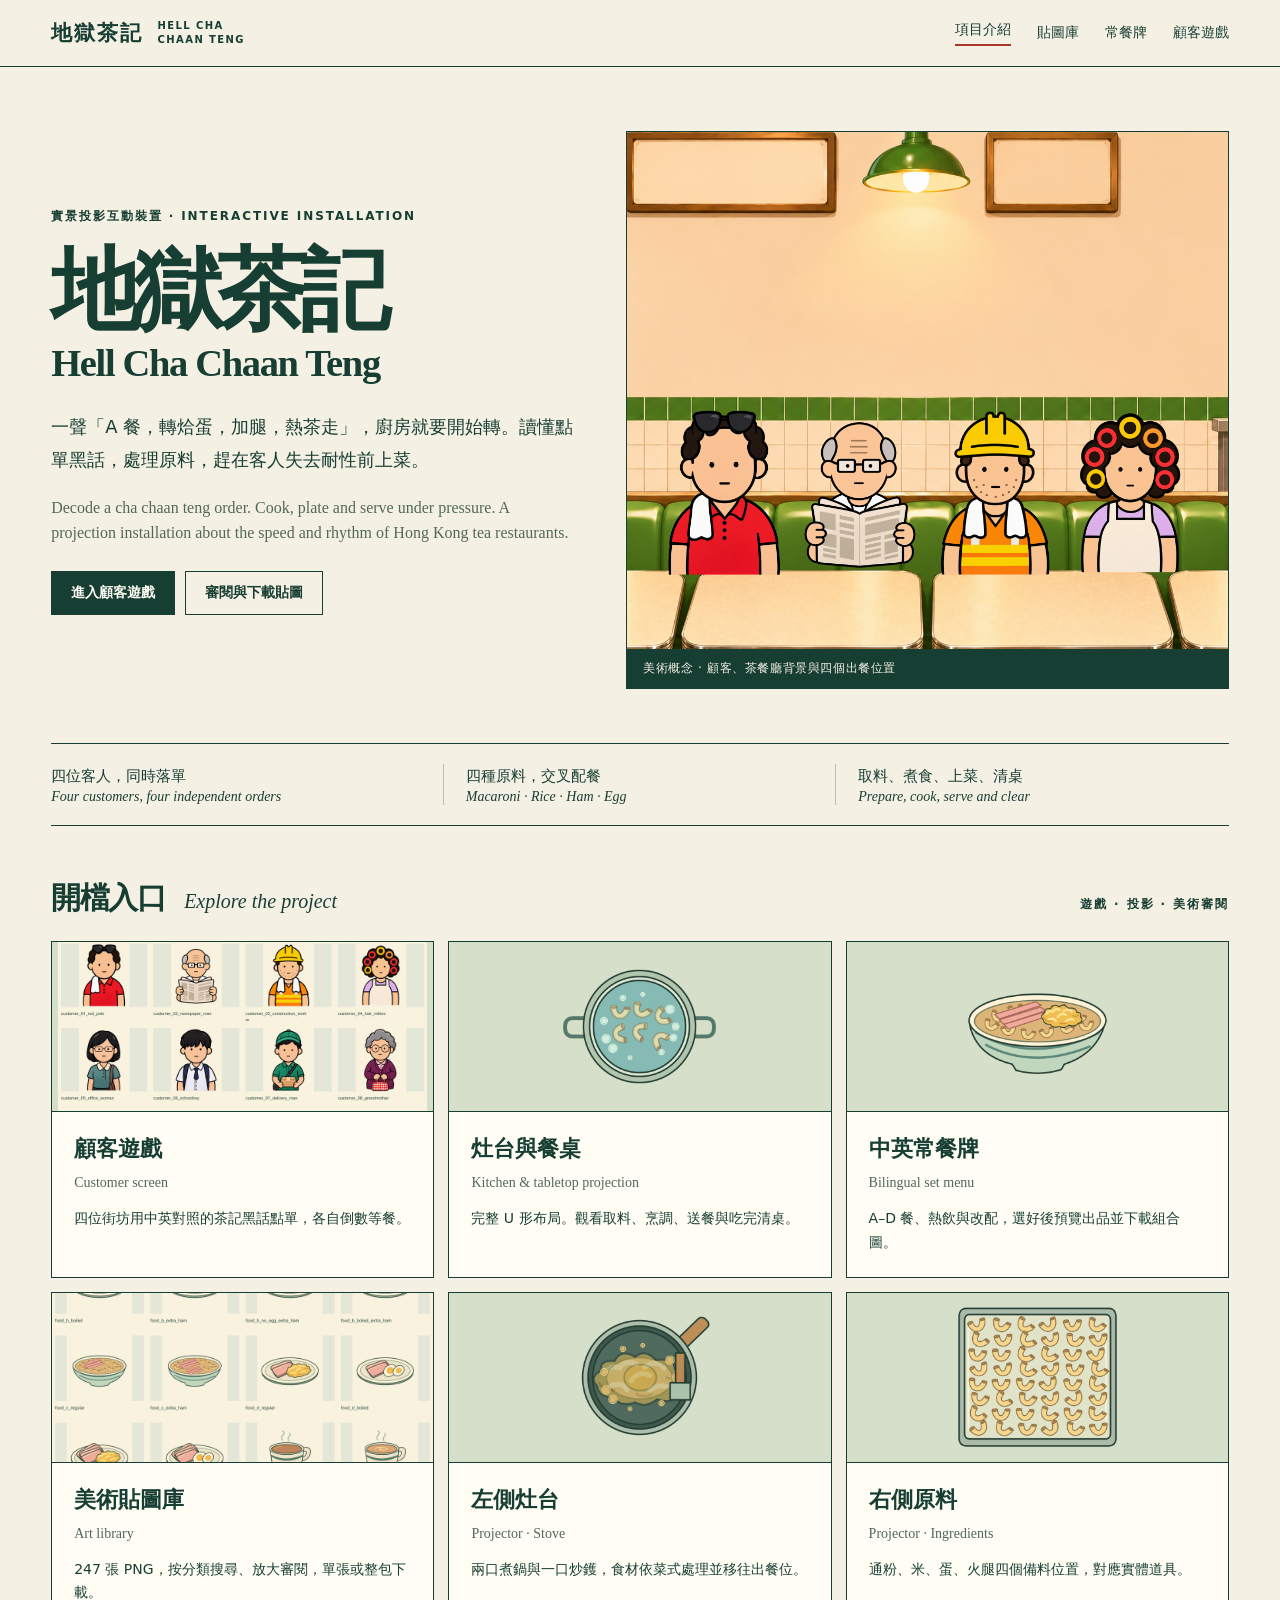
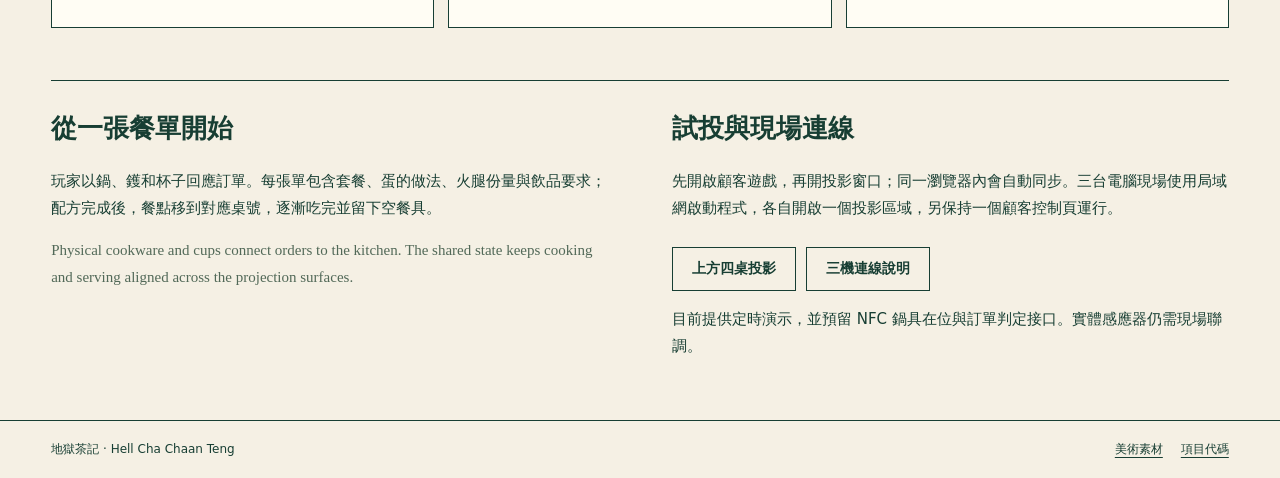
==== commit 3402d7df: "Add contents-only cooking loops with whole eggs and flat rice grain finish" ====
--- a/index.html
+++ b/index.html
@@ -10,7 +10,7 @@
 <a class="entry" href="customers.html"><img src="HellChaChaanTeng_ArtPack_2026-11-22/11_Preview/contact_customers.png" alt="八款顧客美術總覽"><div class="entry-copy"><h3>顧客遊戲</h3><p class="english">Customer screen</p><p>四位街坊用中英對照的茶記黑話點單，各自倒數等餐。</p></div></a>
 <a class="entry" href="tables.html"><img src="HellChaChaanTeng_ArtPack_2026-11-22/07_Cooking_States/pot_macaroni_02_cooking.png" alt="鍋中通粉冒泡烹調"><div class="entry-copy"><h3>灶台與餐桌</h3><p class="english">Kitchen & tabletop projection</p><p>完整 U 形布局。觀看取料、烹調、送餐與吃完清桌。</p></div></a>
 <a class="entry" href="menu.html"><img src="HellChaChaanTeng_ArtPack_2026-11-22/03_Food_Only/food_a_regular.png" alt="A 餐火腿炒蛋通粉"><div class="entry-copy"><h3>中英常餐牌</h3><p class="english">Bilingual set menu</p><p>A–D 餐、熱飲與改配，選好後預覽出品並下載組合圖。</p></div></a>
-<a class="entry" href="textures.html"><img class="cover" src="HellChaChaanTeng_ArtPack_2026-11-22/11_Preview/contact_food_drinks.png" alt="餐點與飲品貼圖總覽"><div class="entry-copy"><h3>美術貼圖庫</h3><p class="english">Art library</p><p>150 張 PNG，按分類搜尋、放大審閱，單張或整包下載。</p></div></a>
+<a class="entry" href="textures.html"><img class="cover" src="HellChaChaanTeng_ArtPack_2026-11-22/11_Preview/contact_food_drinks.png" alt="餐點與飲品貼圖總覽"><div class="entry-copy"><h3>美術貼圖庫</h3><p class="english">Art library</p><p>247 張 PNG，按分類搜尋、放大審閱，單張或整包下載。</p></div></a>
 <a class="entry" href="tables.html?view=stove"><img src="HellChaChaanTeng_ArtPack_2026-11-22/07_Cooking_States/wok_scrambled_02_cooking.png" alt="炒鑊中的蛋與鑊鏟"><div class="entry-copy"><h3>左側灶台</h3><p class="english">Projector · Stove</p><p>兩口煮鍋與一口炒鑊，食材依菜式處理並移往出餐位。</p></div></a>
 <a class="entry" href="tables.html?view=ingredients"><img src="HellChaChaanTeng_ArtPack_2026-11-22/05_Ingredients_Bulk/ingredient_bulk_macaroni_tray.png" alt="大盤生通粉"><div class="entry-copy"><h3>右側原料</h3><p class="english">Projector · Ingredients</p><p>通粉、米、蛋、火腿四個備料位置，對應實體道具。</p></div></a>
 </div></section>
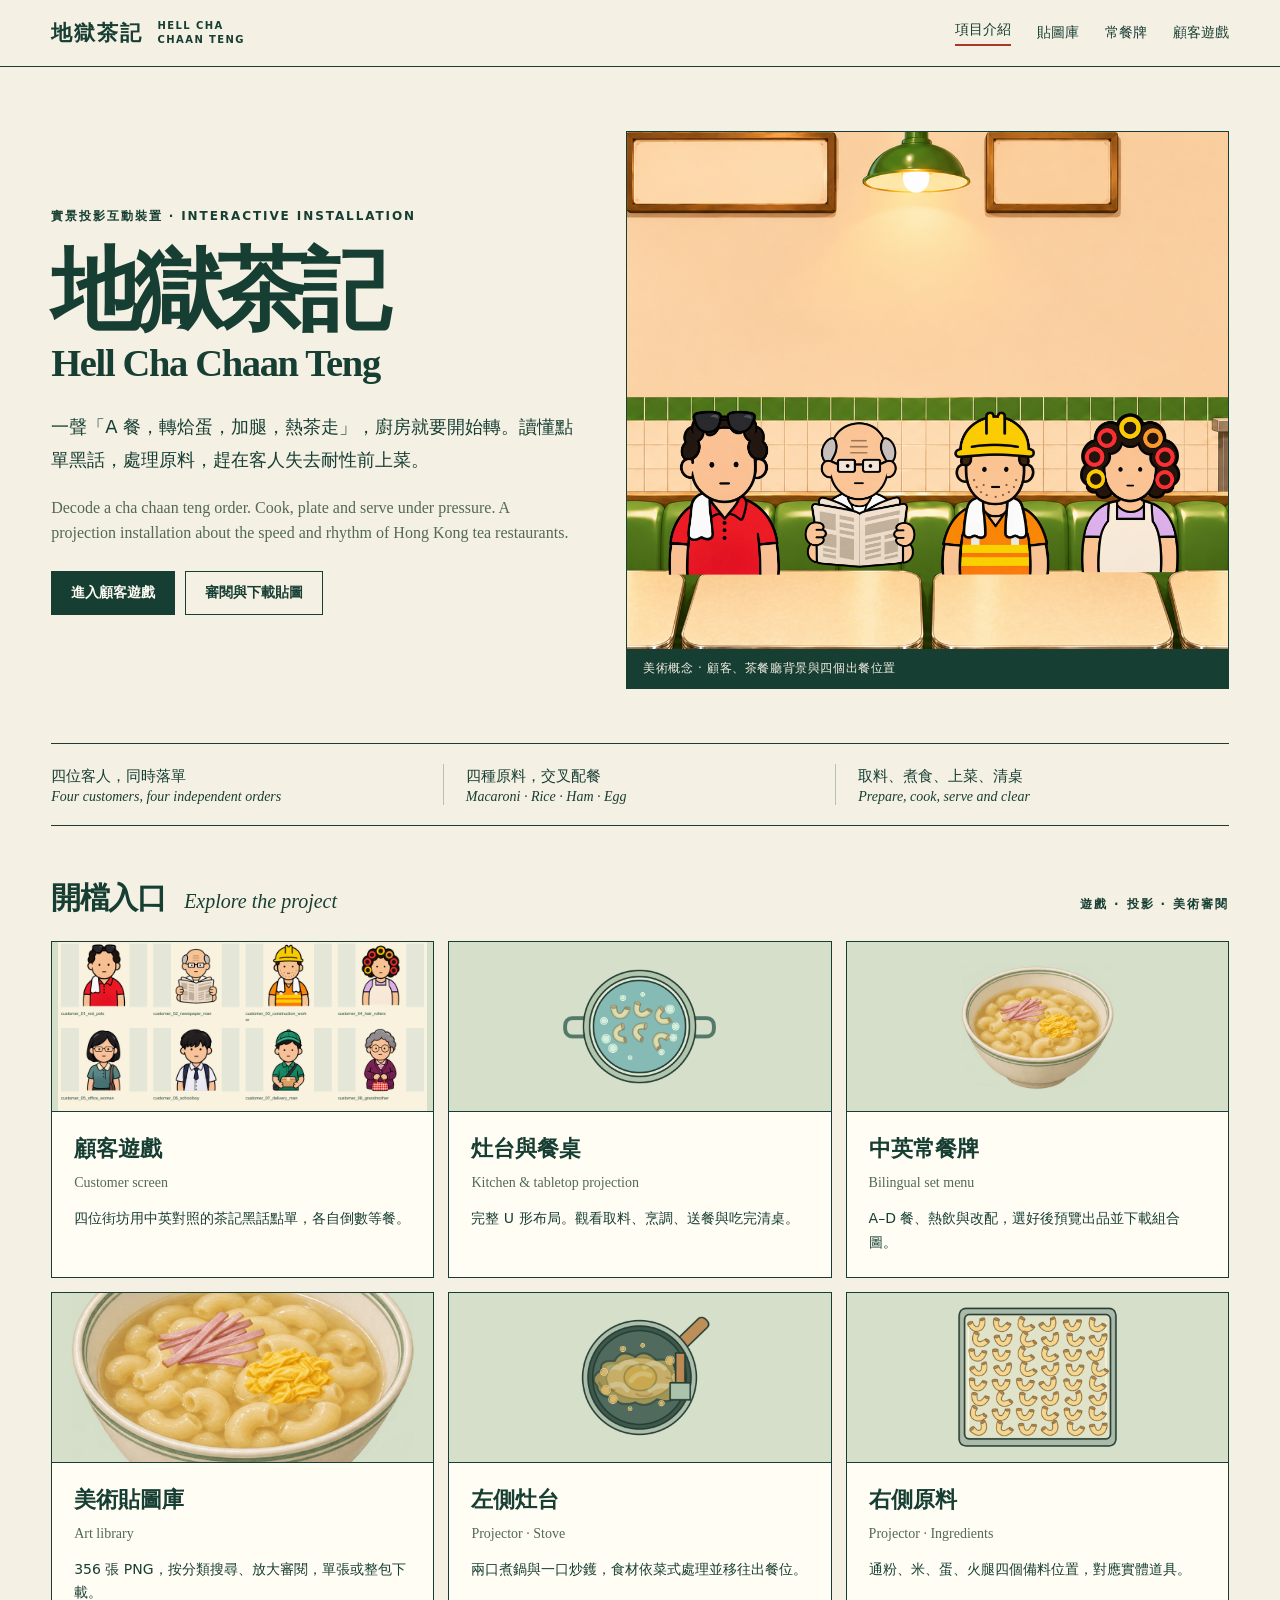
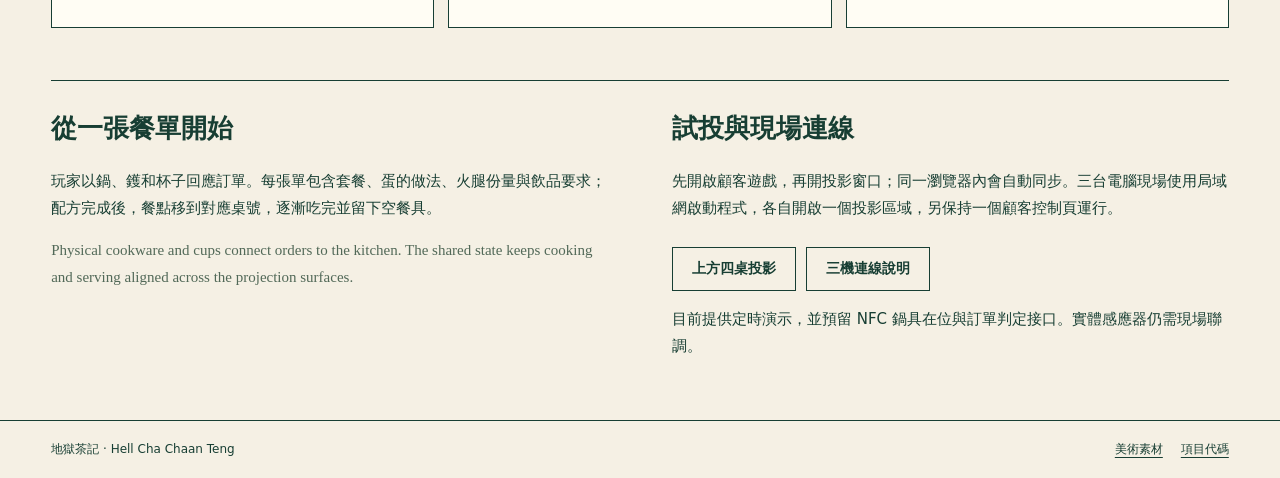
==== commit 02eb506c: "Match plated sets, partial servings and projection cooking art" ====
--- a/index.html
+++ b/index.html
@@ -10,7 +10,7 @@
 <a class="entry" href="customers.html"><img src="HellChaChaanTeng_ArtPack_2026-11-22/11_Preview/contact_customers.png" alt="八款顧客美術總覽"><div class="entry-copy"><h3>顧客遊戲</h3><p class="english">Customer screen</p><p>四位街坊用中英對照的茶記黑話點單，各自倒數等餐。</p></div></a>
 <a class="entry" href="tables.html"><img src="HellChaChaanTeng_ArtPack_2026-11-22/07_Cooking_States/pot_macaroni_02_cooking.png" alt="鍋中通粉冒泡烹調"><div class="entry-copy"><h3>灶台與餐桌</h3><p class="english">Kitchen & tabletop projection</p><p>完整 U 形布局。觀看取料、烹調、送餐與吃完清桌。</p></div></a>
 <a class="entry" href="menu.html"><img src="HellChaChaanTeng_ArtPack_2026-11-22/03_Food_Only/food_a_regular.png" alt="A 餐火腿炒蛋通粉"><div class="entry-copy"><h3>中英常餐牌</h3><p class="english">Bilingual set menu</p><p>A–D 餐、熱飲與改配，選好後預覽出品並下載組合圖。</p></div></a>
-<a class="entry" href="textures.html"><img class="cover" src="HellChaChaanTeng_ArtPack_2026-11-22/11_Preview/contact_food_drinks.png" alt="餐點與飲品貼圖總覽"><div class="entry-copy"><h3>美術貼圖庫</h3><p class="english">Art library</p><p>247 張 PNG，按分類搜尋、放大審閱，單張或整包下載。</p></div></a>
+<a class="entry" href="textures.html"><img class="cover" src="HellChaChaanTeng_ArtPack_2026-11-22/03_Food_Only/food_a_regular.png" alt="餐點與飲品貼圖總覽"><div class="entry-copy"><h3>美術貼圖庫</h3><p class="english">Art library</p><p>356 張 PNG，按分類搜尋、放大審閱，單張或整包下載。</p></div></a>
 <a class="entry" href="tables.html?view=stove"><img src="HellChaChaanTeng_ArtPack_2026-11-22/07_Cooking_States/wok_scrambled_02_cooking.png" alt="炒鑊中的蛋與鑊鏟"><div class="entry-copy"><h3>左側灶台</h3><p class="english">Projector · Stove</p><p>兩口煮鍋與一口炒鑊，食材依菜式處理並移往出餐位。</p></div></a>
 <a class="entry" href="tables.html?view=ingredients"><img src="HellChaChaanTeng_ArtPack_2026-11-22/05_Ingredients_Bulk/ingredient_bulk_macaroni_tray.png" alt="大盤生通粉"><div class="entry-copy"><h3>右側原料</h3><p class="english">Projector · Ingredients</p><p>通粉、米、蛋、火腿四個備料位置，對應實體道具。</p></div></a>
 </div></section>
